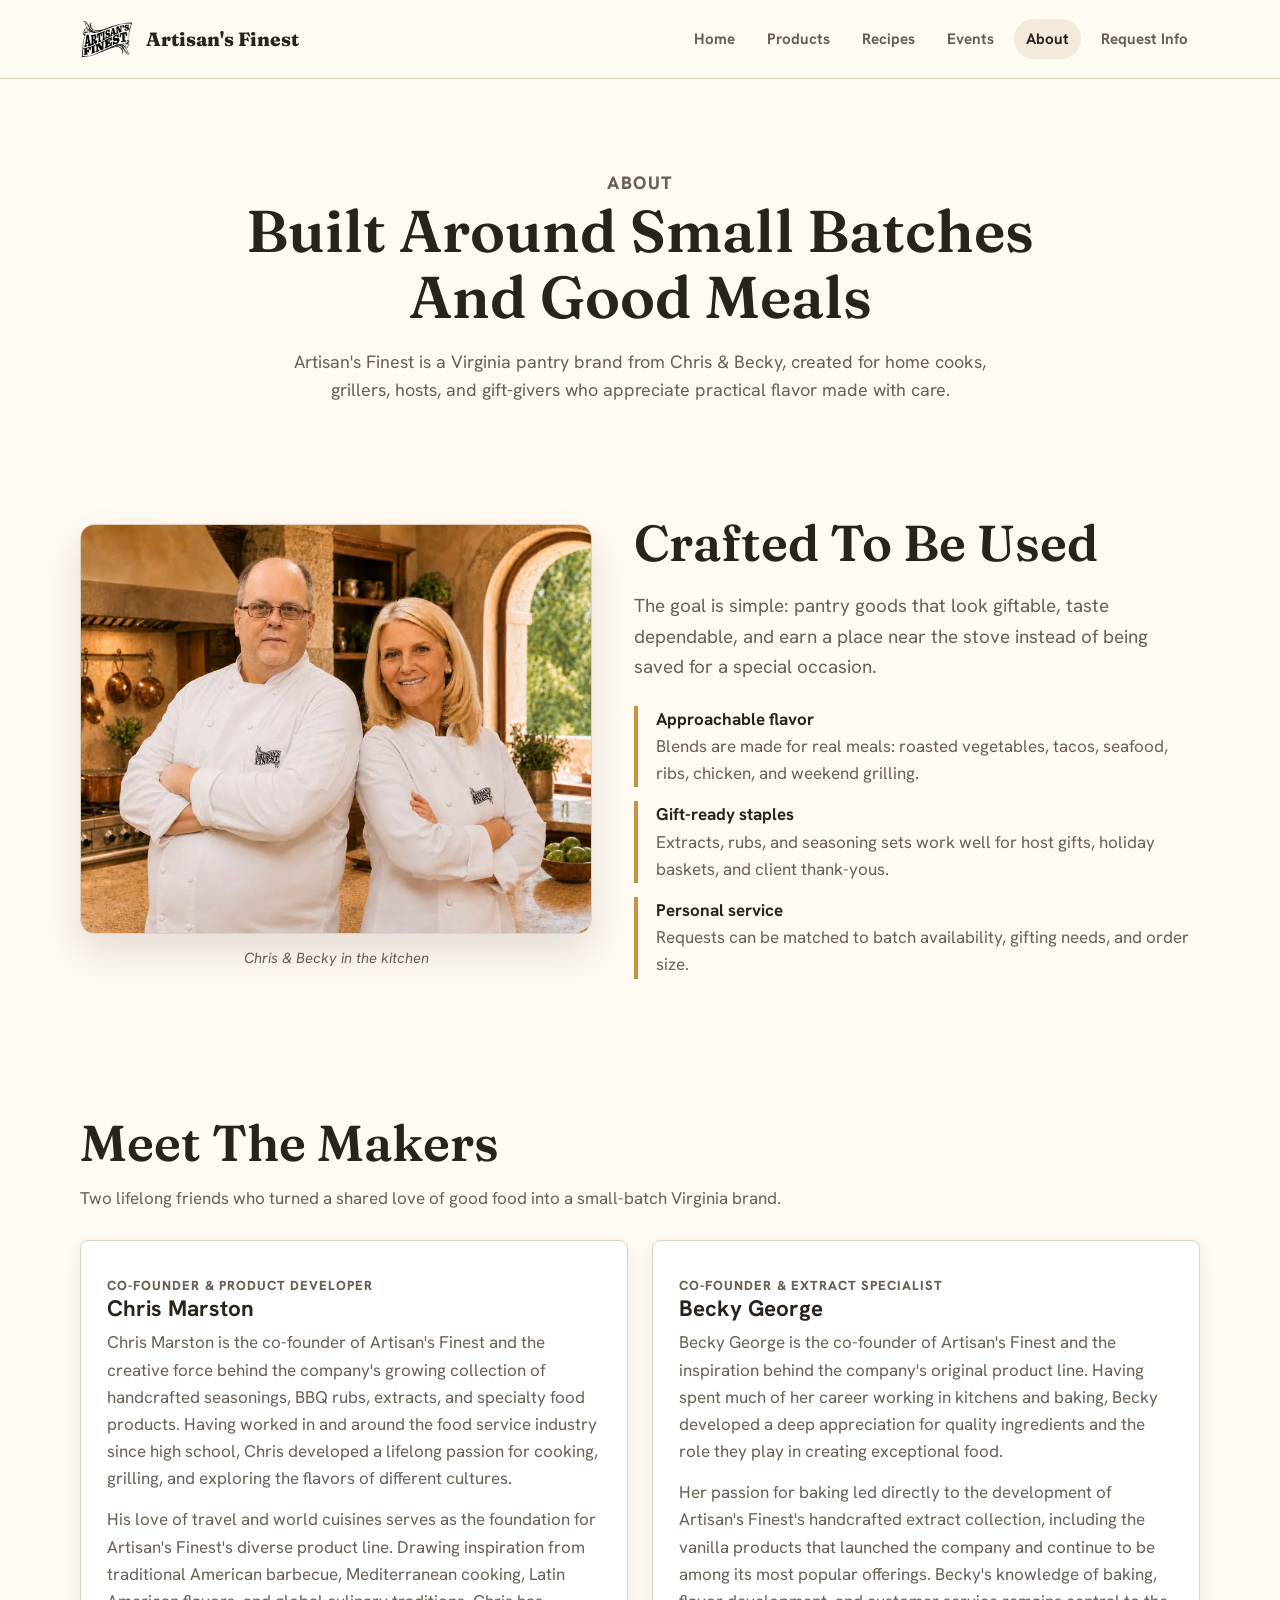
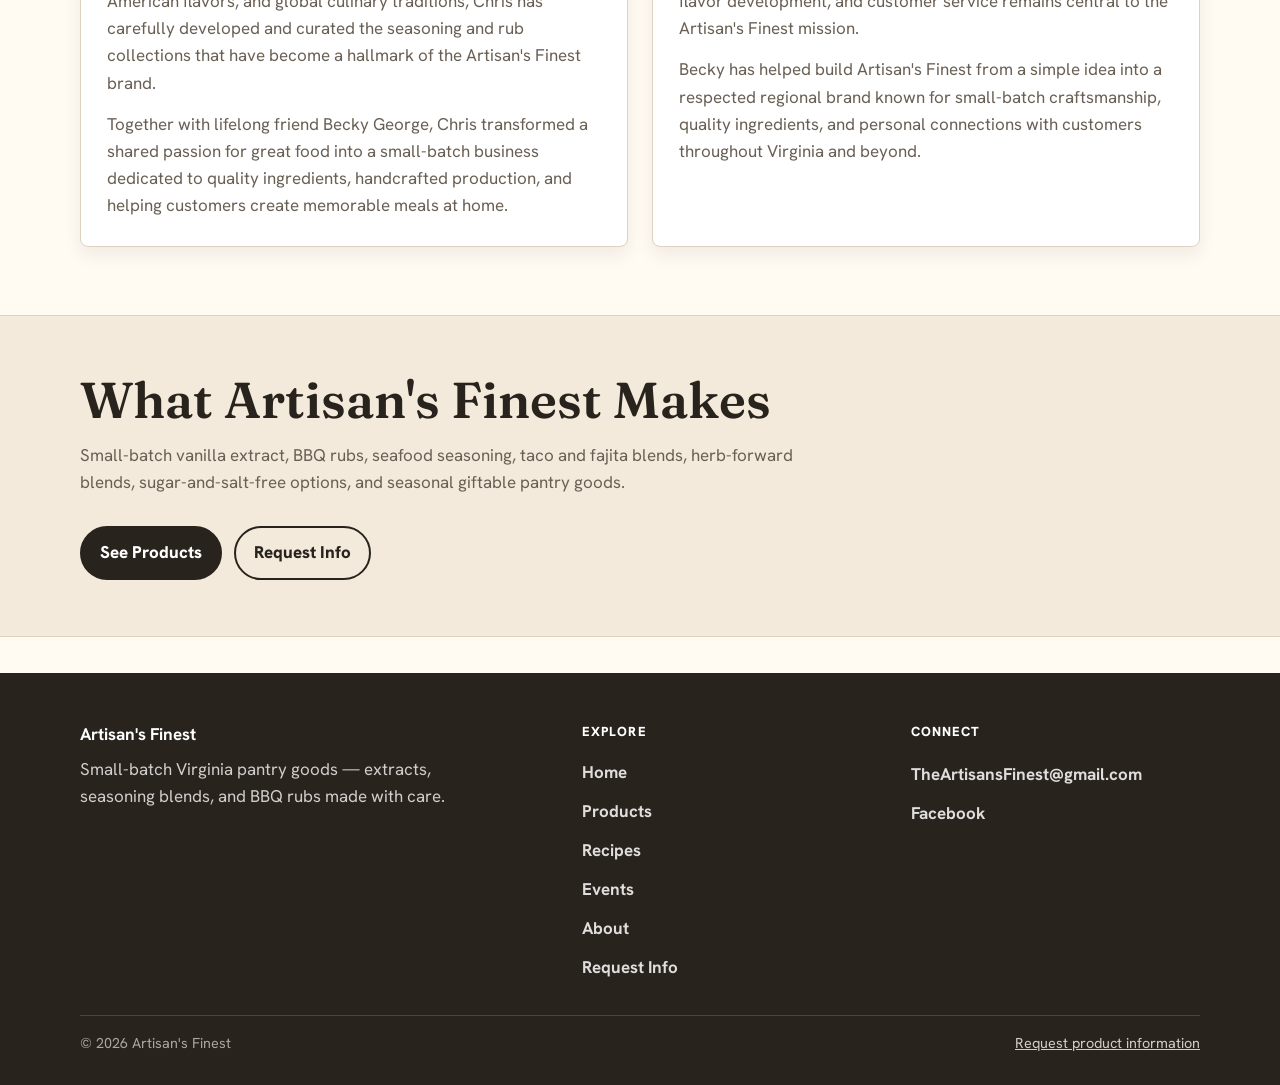
==== about.html @ e1be0135 "Optimize images: convert to resized WebP (48MB to 2.8MB) - Convert 33 photographic PNG/JPG assets to" ====
<!doctype html>
<html lang="en">
<head>
  <meta charset="utf-8">
  <meta name="viewport" content="width=device-width, initial-scale=1">
  <title>About | Artisan's Finest</title>
  <meta name="description" content="Learn about Artisan's Finest, a Virginia small-batch pantry goods brand by Chris & Becky.">
  <meta property="og:type" content="website">
  <meta property="og:site_name" content="Artisan's Finest">
  <meta property="og:title" content="About | Artisan's Finest">
  <meta property="og:description" content="Learn about Artisan's Finest, a Virginia small-batch pantry goods brand by Chris &amp; Becky.">
  <meta property="og:url" content="https://artisans-finest.github.io/artisans-finest/about.html">
  <meta property="og:image" content="https://artisans-finest.github.io/artisans-finest/images/share-card.png">
  <meta property="og:image:width" content="1200">
  <meta property="og:image:height" content="630">
  <meta property="og:image:alt" content="Artisan's Finest logo">
  <meta name="twitter:card" content="summary_large_image">
  <meta name="twitter:title" content="About | Artisan's Finest">
  <meta name="twitter:description" content="Learn about Artisan's Finest, a Virginia small-batch pantry goods brand by Chris &amp; Becky.">
  <meta name="twitter:image" content="https://artisans-finest.github.io/artisans-finest/images/share-card.png">
  <link rel="icon" href="images/favicon.png">
  <link rel="stylesheet" href="styles.css">
</head>
<body>
  <a class="skip-link" href="#main">Skip to content</a>
  <header class="site-header">
    <nav class="nav" aria-label="Main navigation">
      <a class="brand" href="index.html">
        <img src="images/logo.webp" alt="Artisan's Finest logo" width="1112" height="828" decoding="async">
        <span>Artisan's Finest</span>
      </a>
      <div class="nav-links">
        <a href="index.html">Home</a>
        <a href="products.html">Products</a>
        <a href="recipes.html">Recipes</a>
        <a href="events.html">Events</a>
        <a href="about.html" aria-current="page">About</a>
        <a href="contact.html">Request Info</a>
      </div>
    </nav>
  </header>

  <main id="main">
    <section class="page-hero">
      <p class="eyebrow">About</p>
      <h1>Built Around Small Batches And Good Meals</h1>
      <p>Artisan's Finest is a Virginia pantry brand from Chris & Becky, created for home cooks, grillers, hosts, and gift-givers who appreciate practical flavor made with care.</p>
    </section>

    <section class="section split">
      <figure class="story-photo">
        <img src="images/chris-and-becky.webp" alt="Chris and Becky, the makers behind Artisan's Finest, in their kitchen" width="1080" height="864" loading="lazy" decoding="async">
        <figcaption>Chris &amp; Becky in the kitchen</figcaption>
      </figure>
      <div>
        <h2>Crafted To Be Used</h2>
        <p class="lead">The goal is simple: pantry goods that look giftable, taste dependable, and earn a place near the stove instead of being saved for a special occasion.</p>
        <div class="feature-list">
          <div class="feature"><strong>Approachable flavor</strong><span>Blends are made for real meals: roasted vegetables, tacos, seafood, ribs, chicken, and weekend grilling.</span></div>
          <div class="feature"><strong>Gift-ready staples</strong><span>Extracts, rubs, and seasoning sets work well for host gifts, holiday baskets, and client thank-yous.</span></div>
          <div class="feature"><strong>Personal service</strong><span>Requests can be matched to batch availability, gifting needs, and order size.</span></div>
        </div>
      </div>
    </section>

    <section class="section">
      <div class="section-head">
        <h2>Meet The Makers</h2>
        <p>Two lifelong friends who turned a shared love of good food into a small-batch Virginia brand.</p>
      </div>
      <div class="grid maker-grid">
        <article class="card">
          <div class="card-body">
            <p class="eyebrow">Co-Founder &amp; Product Developer</p>
            <h3>Chris Marston</h3>
            <p>Chris Marston is the co-founder of Artisan's Finest and the creative force behind the company's growing collection of handcrafted seasonings, BBQ rubs, extracts, and specialty food products. Having worked in and around the food service industry since high school, Chris developed a lifelong passion for cooking, grilling, and exploring the flavors of different cultures.</p>
            <p>His love of travel and world cuisines serves as the foundation for Artisan's Finest's diverse product line. Drawing inspiration from traditional American barbecue, Mediterranean cooking, Latin American flavors, and global culinary traditions, Chris has carefully developed and curated the seasoning and rub collections that have become a hallmark of the Artisan's Finest brand.</p>
            <p>Together with lifelong friend Becky George, Chris transformed a shared passion for great food into a small-batch business dedicated to quality ingredients, handcrafted production, and helping customers create memorable meals at home.</p>
          </div>
        </article>
        <article class="card">
          <div class="card-body">
            <p class="eyebrow">Co-Founder &amp; Extract Specialist</p>
            <h3>Becky George</h3>
            <p>Becky George is the co-founder of Artisan's Finest and the inspiration behind the company's original product line. Having spent much of her career working in kitchens and baking, Becky developed a deep appreciation for quality ingredients and the role they play in creating exceptional food.</p>
            <p>Her passion for baking led directly to the development of Artisan's Finest's handcrafted extract collection, including the vanilla products that launched the company and continue to be among its most popular offerings. Becky's knowledge of baking, flavor development, and customer service remains central to the Artisan's Finest mission.</p>
            <p>Becky has helped build Artisan's Finest from a simple idea into a respected regional brand known for small-batch craftsmanship, quality ingredients, and personal connections with customers throughout Virginia and beyond.</p>
          </div>
        </article>
      </div>
    </section>

    <section class="band">
      <div class="section">
        <div class="section-head">
          <h2>What Artisan's Finest Makes</h2>
          <p>Small-batch vanilla extract, BBQ rubs, seafood seasoning, taco and fajita blends, herb-forward blends, sugar-and-salt-free options, and seasonal giftable pantry goods.</p>
        </div>
        <div class="actions">
          <a class="button" href="products.html">See Products</a>
          <a class="button secondary" href="contact.html">Request Info</a>
        </div>
      </div>
    </section>
  </main>

  <footer class="site-footer">
    <div class="footer-inner">
      <div class="footer-brand">
        <strong>Artisan's Finest</strong>
        <p>Small-batch Virginia pantry goods &mdash; extracts, seasoning blends, and BBQ rubs made with care.</p>
      </div>
      <div class="footer-col">
        <strong>Explore</strong>
        <nav class="footer-nav" aria-label="Footer">
          <a href="index.html">Home</a>
          <a href="products.html">Products</a>
          <a href="recipes.html">Recipes</a>
          <a href="events.html">Events</a>
          <a href="about.html">About</a>
          <a href="contact.html">Request Info</a>
        </nav>
      </div>
      <div class="footer-connect">
        <strong>Connect</strong>
        <a href="mailto:TheArtisansFinest@gmail.com">TheArtisansFinest@gmail.com</a>
        <a href="https://www.facebook.com/share/18mzWPCxDP/?mibextid=wwXIfr" target="_blank" rel="noopener">Facebook</a>
      </div>
    </div>
    <div class="footer-base">
      <span>&copy; 2026 Artisan's Finest</span>
      <a href="contact.html">Request product information</a>
    </div>
  </footer>
</body>
</html>
---- styles.css ----
/* Self-hosted brand fonts */
@font-face {
  font-family: 'Fraunces';
  src: url('fonts/fraunces-var.woff2') format('woff2');
  font-weight: 100 900;
  font-style: normal;
  font-display: swap;
}
@font-face {
  font-family: 'Hanken Grotesk';
  src: url('fonts/hanken-grotesk-var.woff2') format('woff2');
  font-weight: 100 900;
  font-style: normal;
  font-display: swap;
}
@font-face {
  font-family: 'Hanken Grotesk';
  src: url('fonts/hanken-grotesk-var-italic.woff2') format('woff2');
  font-weight: 100 900;
  font-style: italic;
  font-display: swap;
}

:root {
  --ink: #29231d;
  --muted: #695f54;
  --paper: #fffaf2;
  --cream: #f3eadb;
  --sage: #6f7d58;
  --clay: #a75f3b;
  --gold: #c9933e;
  --line: #ded1bf;
  --white: #ffffff;
  --shadow: 0 18px 38px rgba(45, 34, 24, 0.13);
}

* {
  box-sizing: border-box;
}

html {
  scroll-behavior: smooth;
}

body {
  margin: 0;
  color: var(--ink);
  background: var(--paper);
  font-family: 'Hanken Grotesk', ui-sans-serif, system-ui, -apple-system, BlinkMacSystemFont, "Segoe UI", sans-serif;
  font-size: 17px;
  line-height: 1.6;
}

img {
  display: block;
  max-width: 100%;
  height: auto;
}

a {
  color: inherit;
}

.skip-link {
  position: absolute;
  left: -999px;
  top: 12px;
  z-index: 10;
  padding: 10px 14px;
  background: var(--ink);
  color: var(--white);
}

.skip-link:focus {
  left: 12px;
}

.site-header {
  position: sticky;
  top: 0;
  z-index: 5;
  background: rgba(255, 250, 242, 0.96);
  border-bottom: 1px solid var(--line);
  backdrop-filter: blur(10px);
}

.nav {
  width: min(1120px, calc(100% - 32px));
  margin: 0 auto;
  min-height: 78px;
  display: flex;
  align-items: center;
  justify-content: space-between;
  gap: 24px;
}

.brand {
  display: inline-flex;
  align-items: center;
  gap: 12px;
  text-decoration: none;
  font-weight: 800;
  letter-spacing: 0;
}

.brand img {
  width: 54px;
  height: 54px;
  object-fit: contain;
}

.brand span {
  font-family: 'Fraunces', Georgia, "Times New Roman", serif;
  font-size: 1.2rem;
}

.nav-links {
  display: flex;
  flex-wrap: wrap;
  align-items: center;
  justify-content: flex-end;
  gap: 8px;
}

.nav-links a {
  padding: 8px 12px;
  border-radius: 999px;
  text-decoration: none;
  color: var(--muted);
  font-size: 0.95rem;
  font-weight: 700;
}

.nav-links a[aria-current="page"],
.nav-links a:hover {
  color: var(--ink);
  background: var(--cream);
}

.section,
.hero {
  width: min(1120px, calc(100% - 32px));
  margin: 0 auto;
}

.hero {
  min-height: calc(100vh - 78px);
  padding: 64px 0 52px;
  display: grid;
  grid-template-columns: minmax(0, 1fr) minmax(340px, 1.05fr);
  align-items: center;
  gap: 52px;
}

.hero-copy {
  max-width: 560px;
}

.eyebrow {
  margin: 0 0 14px;
  color: var(--clay);
  font-size: 0.82rem;
  font-weight: 800;
  letter-spacing: 0.08em;
  text-transform: uppercase;
}

h1,
h2,
h3 {
  margin: 0;
  line-height: 1.12;
  letter-spacing: 0;
}

h1,
h2 {
  font-family: 'Fraunces', Georgia, "Times New Roman", serif;
  font-weight: 600;
  font-optical-sizing: auto;
}

h1 {
  font-size: clamp(2.2rem, 4.6vw, 3.7rem);
}

h2 {
  font-size: clamp(2rem, 4vw, 3.15rem);
}

h3 {
  font-size: 1.12rem;
}

.lead {
  margin: 20px 0 0;
  color: var(--muted);
  font-size: clamp(1.02rem, 1.8vw, 1.18rem);
}

.actions {
  display: flex;
  flex-wrap: wrap;
  gap: 12px;
  margin-top: 30px;
}

.button {
  display: inline-flex;
  align-items: center;
  justify-content: center;
  min-height: 46px;
  padding: 11px 18px;
  border: 2px solid var(--ink);
  border-radius: 999px;
  background: var(--ink);
  color: var(--white);
  text-decoration: none;
  font-weight: 800;
}

.button.secondary {
  background: transparent;
  color: var(--ink);
}

.hero-art {
  position: relative;
  display: flex;
  flex-direction: column;
  align-items: center;
  gap: 22px;
}

.hero-photo {
  width: min(380px, 100%);
  height: auto;
  max-height: 64vh;
  object-fit: contain;
  border-radius: 14px;
  border: 1px solid var(--line);
  box-shadow: var(--shadow);
}

.hero-logo {
  width: min(150px, 42%);
  height: auto;
}

.section {
  padding: 68px 0;
}

.section-head {
  max-width: 760px;
  margin-bottom: 28px;
}

.section-head p {
  margin: 14px 0 0;
  color: var(--muted);
}

.band {
  background: var(--cream);
  border-block: 1px solid var(--line);
}

.band .section {
  padding-block: 56px;
}

.grid {
  display: grid;
  grid-template-columns: repeat(3, minmax(0, 1fr));
  gap: 18px;
}

.card {
  background: var(--white);
  border: 1px solid var(--line);
  border-radius: 8px;
  overflow: hidden;
  box-shadow: 0 8px 18px rgba(45, 34, 24, 0.07);
}

.card img {
  width: 100%;
  aspect-ratio: 4 / 3;
  object-fit: cover;
  background: #efe3d0;
}

.card-body {
  padding: 18px;
}

.card p {
  margin: 8px 0 0;
  color: var(--muted);
}

.split {
  display: grid;
  grid-template-columns: minmax(0, 0.95fr) minmax(320px, 1.05fr);
  gap: 42px;
  align-items: center;
}

.split img {
  background: transparent;
}

.story-photo {
  margin: 0;
}

.story-photo img {
  width: 100%;
  aspect-ratio: 5 / 4;
  object-fit: cover;
  border-radius: 14px;
  border: 1px solid var(--line);
  box-shadow: var(--shadow);
}

.story-photo figcaption {
  margin-top: 12px;
  color: var(--muted);
  font-size: 0.92rem;
  font-style: italic;
  text-align: center;
}

.recipe-photo {
  margin: 0;
}

.recipe-photo img {
  width: 100%;
  height: auto;
  border-radius: 14px;
  border: 1px solid var(--line);
  box-shadow: var(--shadow);
}

.feature-list {
  display: grid;
  gap: 14px;
  margin-top: 24px;
}

.feature {
  padding-left: 18px;
  border-left: 4px solid var(--gold);
}

.feature strong {
  display: block;
}

.feature span {
  color: var(--muted);
}

.maker-grid {
  grid-template-columns: repeat(2, minmax(0, 1fr));
  gap: 24px;
}

.maker-grid .card-body {
  padding: 26px;
}

.maker-grid h3 {
  margin-bottom: 6px;
  font-size: 1.4rem;
}

.maker-grid .card-body p + p {
  margin-top: 14px;
}

.page-hero {
  width: min(900px, calc(100% - 32px));
  margin: 0 auto;
  padding: 72px 0 42px;
  text-align: center;
}

.page-hero p {
  margin: 18px auto 0;
  max-width: 720px;
  color: var(--muted);
  font-size: 1.12rem;
}

.product-grid {
  display: grid;
  grid-template-columns: repeat(2, minmax(0, 1fr));
  gap: 20px;
}

.product-card {
  display: grid;
  grid-template-columns: 170px minmax(0, 1fr);
  gap: 18px;
  align-items: center;
  background: var(--white);
  border: 1px solid var(--line);
  border-radius: 8px;
  padding: 14px;
}

.product-card img {
  width: 170px;
  height: 150px;
  object-fit: cover;
  border-radius: 6px;
  background: #efe3d0;
}

.product-card p {
  margin: 8px 0 0;
  color: var(--muted);
}

.note {
  margin-top: 28px;
  padding: 18px 20px;
  border: 1px solid var(--line);
  border-left: 6px solid var(--sage);
  background: var(--white);
  border-radius: 8px;
  color: var(--muted);
}

.tabs {
  display: grid;
  grid-template-columns: repeat(auto-fit, minmax(150px, 1fr));
  gap: 12px;
  margin-bottom: 32px;
}

.tab {
  appearance: none;
  display: flex;
  flex-direction: column;
  gap: 10px;
  padding: 12px;
  background: var(--white);
  border: 1px solid var(--line);
  border-radius: 10px;
  color: var(--ink);
  font: inherit;
  font-weight: 800;
  text-align: center;
  cursor: pointer;
  transition: box-shadow 0.15s ease, transform 0.15s ease, border-color 0.15s ease;
}

.tab img {
  width: 100%;
  aspect-ratio: 3 / 2;
  object-fit: contain;
  border-radius: 8px;
  background: #efe3d0;
}

.tab span {
  display: block;
  line-height: 1.25;
}

.tab:hover {
  border-color: var(--clay);
  box-shadow: 0 10px 22px rgba(45, 34, 24, 0.1);
  transform: translateY(-2px);
}

.tab[aria-selected="true"] {
  border-color: var(--clay);
  box-shadow: 0 0 0 2px var(--clay), 0 10px 22px rgba(45, 34, 24, 0.12);
}

.tab:focus-visible {
  outline: 3px solid var(--gold);
  outline-offset: 2px;
}

.tab-panel:focus {
  outline: none;
}

.tab-panel-head {
  margin: 0 0 20px;
}

.tab-panel-head h2 {
  margin: 0;
}

.tab-panel-head p {
  margin: 8px 0 0;
  color: var(--muted);
}

.flavor-grid {
  display: grid;
  grid-template-columns: repeat(auto-fill, minmax(220px, 1fr));
  gap: 14px;
}

.flavor {
  background: var(--white);
  border: 1px solid var(--line);
  border-left: 4px solid var(--gold);
  border-radius: 8px;
  padding: 16px 18px;
}

.flavor h3 {
  margin: 0;
  font-size: 1.05rem;
}

.badge {
  display: inline-block;
  margin-top: 10px;
  padding: 3px 10px;
  font-size: 0.78rem;
  font-weight: 700;
  border-radius: 999px;
  background: var(--cream);
  color: var(--muted);
  border: 1px solid var(--line);
}

.badge.season {
  background: rgba(111, 125, 88, 0.14);
  color: var(--sage);
  border-color: rgba(111, 125, 88, 0.32);
}

.badge.soon {
  background: rgba(201, 147, 62, 0.16);
  color: #97681c;
  border-color: rgba(201, 147, 62, 0.38);
}

.coming {
  text-align: center;
  padding: 44px 22px;
  border: 1px dashed var(--line);
  border-radius: 8px;
  background: var(--white);
}

.coming p {
  margin: 0 0 8px;
  color: var(--muted);
}

.coming p:last-child {
  margin-bottom: 0;
}

.flavor.is-clickable {
  padding: 0;
  transition: box-shadow 0.15s ease, transform 0.15s ease, border-color 0.15s ease;
}

.flavor.is-clickable:hover {
  border-left-color: var(--clay);
  box-shadow: 0 10px 22px rgba(45, 34, 24, 0.1);
  transform: translateY(-2px);
}

.flavor-trigger {
  display: block;
  width: 100%;
  text-align: left;
  background: none;
  border: none;
  font: inherit;
  color: inherit;
  padding: 16px 18px;
  cursor: pointer;
  border-radius: 8px;
}

.flavor-trigger h3 {
  margin: 0;
  font-size: 1.05rem;
}

.flavor-trigger:focus-visible {
  outline: 3px solid var(--gold);
  outline-offset: 2px;
}

.flavor-more {
  display: inline-block;
  margin-top: 10px;
  font-size: 0.82rem;
  font-weight: 700;
  color: var(--clay);
}

.flavor-more::after {
  content: " \2192";
}

.flavor-dialog {
  width: min(560px, calc(100% - 32px));
  max-height: calc(100vh - 80px);
  padding: 0;
  border: 1px solid var(--line);
  border-radius: 12px;
  background: var(--paper);
  color: var(--ink);
  box-shadow: 0 30px 60px rgba(45, 34, 24, 0.28);
  overflow: hidden;
}

.flavor-dialog::backdrop {
  background: rgba(45, 34, 24, 0.5);
}

.dialog-close {
  position: absolute;
  top: 10px;
  right: 12px;
  width: 38px;
  height: 38px;
  display: grid;
  place-items: center;
  font-size: 1.6rem;
  line-height: 1;
  background: none;
  border: none;
  color: var(--muted);
  cursor: pointer;
  border-radius: 8px;
}

.dialog-close:hover {
  background: var(--cream);
  color: var(--ink);
}

.dialog-close:focus-visible {
  outline: 3px solid var(--gold);
  outline-offset: 2px;
}

.dialog-body {
  padding: 30px 28px;
  overflow-y: auto;
  max-height: calc(100vh - 80px);
}

.dialog-body h3 {
  margin: 0 36px 0 0;
  font-size: 1.5rem;
}

.dialog-body p {
  margin: 14px 0 0;
}

.dialog-tag {
  color: var(--clay);
  font-weight: 700;
  font-style: italic;
}

.dialog-price {
  margin-top: 10px;
  font-weight: 700;
  font-size: 1.1rem;
  color: var(--ink);
}

.dialog-price .dialog-vol {
  font-weight: 400;
  font-size: 0.95rem;
  color: var(--muted);
}

.dialog-img {
  display: block;
  width: 31.25%;
  height: auto;
  margin: 18px auto 0;
  border-radius: 8px;
  border: 1px solid var(--line);
  background: var(--cream);
}

.dialog-cta {
  margin-top: 24px;
}

.dialog-uses,
.dialog-notes {
  margin-top: 16px;
  padding: 12px 14px;
  background: var(--white);
  border: 1px solid var(--line);
  border-left: 4px solid var(--sage);
  border-radius: 8px;
  color: var(--muted);
  font-size: 0.95rem;
}

.recipe-section-title {
  margin: 18px 0 4px;
  font-size: 0.82rem;
  font-weight: 800;
  text-transform: uppercase;
  letter-spacing: 0.06em;
  color: var(--clay);
}

.dialog-body ul,
.dialog-body ol {
  margin: 6px 0 0;
  padding-left: 20px;
}

.dialog-body li {
  margin: 3px 0;
}

.recipe-menu {
  position: relative;
  display: inline-block;
}

.recipe-menu-toggle[aria-expanded="true"] {
  background: var(--clay);
  border-color: var(--clay);
  color: var(--white);
}

.recipe-menu-toggle::after {
  content: " \25BE";
  font-size: 0.85em;
}

.recipe-menu-list[hidden] {
  display: none;
}

.recipe-menu-list {
  position: absolute;
  top: calc(100% + 8px);
  left: 0;
  z-index: 6;
  min-width: 260px;
  max-width: 90vw;
  max-height: 340px;
  overflow-y: auto;
  display: grid;
  gap: 2px;
  padding: 8px;
  background: var(--white);
  border: 1px solid var(--line);
  border-radius: 10px;
  box-shadow: var(--shadow);
}

.recipe-item {
  display: block;
  width: 100%;
  text-align: left;
  padding: 9px 12px;
  background: none;
  border: none;
  border-radius: 6px;
  font: inherit;
  color: var(--ink);
  cursor: pointer;
}

.recipe-item:hover,
.recipe-item:focus-visible {
  background: var(--cream);
  outline: none;
}

.form-wrap {
  display: grid;
  grid-template-columns: minmax(0, 0.8fr) minmax(320px, 1.2fr);
  gap: 36px;
  align-items: start;
}

.contact-panel,
form {
  background: var(--white);
  border: 1px solid var(--line);
  border-radius: 8px;
  padding: 24px;
  box-shadow: 0 10px 24px rgba(45, 34, 24, 0.08);
}

.contact-panel p {
  margin: 10px 0 0;
  color: var(--muted);
}

label {
  display: block;
  margin: 0 0 6px;
  font-weight: 800;
}

input,
textarea,
select {
  width: 100%;
  min-height: 46px;
  margin-bottom: 16px;
  padding: 11px 12px;
  border: 1px solid #c9bba8;
  border-radius: 6px;
  background: #fffdf9;
  color: var(--ink);
  font: inherit;
}

textarea {
  min-height: 150px;
  resize: vertical;
}

/* Honeypot: visually and from assistive tech removed, but still in the DOM
   for bots to trip over. Not display:none so field-skipping bots still see it. */
.hp {
  position: absolute;
  left: -9999px;
  width: 1px;
  height: 1px;
  overflow: hidden;
}

.site-footer {
  margin-top: 36px;
  background: var(--ink);
  color: var(--white);
}

.footer-inner {
  width: min(1120px, calc(100% - 32px));
  margin: 0 auto;
  padding: 48px 0 28px;
  display: grid;
  grid-template-columns: 1.6fr 1fr 1fr;
  gap: 40px;
  color: rgba(255, 255, 255, 0.78);
}

.footer-brand {
  max-width: 420px;
}

.footer-col strong,
.footer-connect strong {
  display: block;
  margin-bottom: 12px;
  color: var(--white);
  font-size: 0.82rem;
  font-weight: 800;
  letter-spacing: 0.08em;
  text-transform: uppercase;
}

.footer-brand strong {
  color: var(--white);
}

.footer-brand p {
  margin: 8px 0 0;
}

.footer-nav {
  display: flex;
  flex-direction: column;
  gap: 2px;
}

.footer-nav a {
  display: inline-block;
  padding: 5px 0;
  color: rgba(255, 255, 255, 0.85);
  text-decoration: none;
  font-weight: 700;
}

.footer-nav a:hover,
.footer-nav a:focus-visible {
  color: var(--white);
  text-decoration: underline;
}

.footer-connect {
  display: flex;
  flex-direction: column;
  gap: 2px;
}

.footer-connect a {
  display: inline-block;
  padding: 5px 0;
  color: rgba(255, 255, 255, 0.85);
  text-decoration: none;
  font-weight: 700;
}

.footer-connect a:hover,
.footer-connect a:focus-visible {
  color: var(--white);
  text-decoration: underline;
}

.footer-base {
  width: min(1120px, calc(100% - 32px));
  margin: 0 auto;
  padding: 16px 0 30px;
  border-top: 1px solid rgba(255, 255, 255, 0.15);
  display: flex;
  flex-wrap: wrap;
  justify-content: space-between;
  gap: 10px 18px;
  font-size: 0.9rem;
  color: rgba(255, 255, 255, 0.6);
}

.footer-base a {
  color: rgba(255, 255, 255, 0.78);
}

.event-month-group {
  margin-bottom: 32px;
}

.event-month-group:last-of-type {
  margin-bottom: 0;
}

.event-month-head {
  margin: 0 0 16px;
  padding-bottom: 8px;
  font-size: 1.5rem;
  color: var(--clay);
  border-bottom: 2px solid var(--line);
}

.event-list {
  display: grid;
  gap: 12px;
}

.event {
  display: grid;
  grid-template-columns: 92px minmax(0, 1fr);
  gap: 20px;
  align-items: center;
  background: var(--white);
  border: 1px solid var(--line);
  border-left: 4px solid var(--gold);
  border-radius: 8px;
  padding: 16px 20px;
}

.event-date {
  text-align: center;
  line-height: 1.08;
}

.event-mon {
  display: block;
  text-transform: uppercase;
  letter-spacing: 0.08em;
  font-size: 0.78rem;
  font-weight: 800;
  color: var(--clay);
}

.event-day {
  display: block;
  font-family: 'Fraunces', Georgia, "Times New Roman", serif;
  font-size: 1.6rem;
  font-weight: 700;
  white-space: nowrap;
}

.event-body h3 {
  margin: 0;
  font-size: 1.1rem;
}

.event-body h3 a {
  color: var(--clay);
  text-decoration: none;
}

.event-body h3 a:hover,
.event-body h3 a:focus-visible {
  text-decoration: underline;
}

.event-loc {
  margin: 4px 0 0;
  color: var(--muted);
  font-size: 0.95rem;
}

.event-tag {
  display: inline-block;
  margin-left: 8px;
  font-size: 0.72rem;
  font-weight: 800;
  text-transform: uppercase;
  letter-spacing: 0.05em;
  color: var(--sage);
  vertical-align: middle;
}

.event .badge {
  margin-top: 0;
  margin-left: 8px;
  vertical-align: middle;
}

/* Testimonial carousel */
.testimonials .carousel {
  position: relative;
  margin-top: 8px;
}

.carousel-viewport {
  overflow-x: auto;
  scroll-snap-type: x mandatory;
  -webkit-overflow-scrolling: touch;
  scrollbar-width: none;
  padding: 8px 0;
}

.carousel-viewport::-webkit-scrollbar {
  display: none;
}

.carousel-track {
  display: flex;
  gap: 0;
  margin: 0;
  padding: 0;
  list-style: none;
}

.testimonial {
  flex: 0 0 100%;
  scroll-snap-align: center;
}

.testimonial figure {
  max-width: 720px;
  margin: 0 auto;
  padding: 36px 34px;
  background: var(--white);
  border: 1px solid var(--line);
  border-top: 4px solid var(--gold);
  border-radius: 12px;
  box-shadow: 0 8px 18px rgba(45, 34, 24, 0.07);
  min-height: 248px;
  display: flex;
  flex-direction: column;
  justify-content: center;
}

.testimonial blockquote {
  position: relative;
  margin: 0;
  padding-top: 26px;
  font-family: 'Fraunces', Georgia, "Times New Roman", serif;
  font-weight: 500;
  font-size: clamp(1.15rem, 2.1vw, 1.5rem);
  line-height: 1.4;
}

.testimonial blockquote::before {
  content: "\201C";
  position: absolute;
  top: -18px;
  left: -4px;
  font-family: 'Fraunces', Georgia, "Times New Roman", serif;
  font-size: 4rem;
  line-height: 1;
  color: var(--gold);
}

.testimonial figcaption {
  margin-top: 22px;
  display: flex;
  flex-direction: column;
}

.testimonial-name {
  font-family: 'Hanken Grotesk', ui-sans-serif, system-ui, sans-serif;
  font-weight: 800;
}

.testimonial-loc {
  color: var(--muted);
  font-size: 0.92rem;
}

/* Enhanced (JS) mode: drive slides by transform instead of native scroll. */
.carousel.is-enhanced .carousel-viewport {
  overflow: hidden;
  scroll-snap-type: none;
}

.carousel.is-enhanced .carousel-track {
  flex-wrap: nowrap;
  transition: transform 0.45s ease;
}

@media (prefers-reduced-motion: reduce) {
  .carousel.is-enhanced .carousel-track {
    transition: none;
  }
}

.carousel-controls {
  display: flex;
  align-items: center;
  justify-content: center;
  flex-wrap: wrap;
  gap: 16px;
  margin-top: 22px;
}

.carousel-btn {
  flex: none;
  width: 46px;
  height: 46px;
  display: grid;
  place-items: center;
  border: 2px solid var(--ink);
  border-radius: 999px;
  background: var(--white);
  color: var(--ink);
  font-size: 1.1rem;
  line-height: 1;
  cursor: pointer;
  transition: background 0.15s ease, color 0.15s ease;
}

.carousel-btn:hover {
  background: var(--ink);
  color: var(--white);
}

.carousel-btn:focus-visible {
  outline: 3px solid var(--gold);
  outline-offset: 2px;
}

.carousel-dots {
  display: flex;
  flex-wrap: wrap;
  justify-content: center;
  gap: 8px;
}

.carousel-dot {
  width: 11px;
  height: 11px;
  padding: 0;
  border: 1px solid var(--line);
  border-radius: 999px;
  background: var(--cream);
  cursor: pointer;
  transition: background 0.15s ease, border-color 0.15s ease;
}

.carousel-dot[aria-current="true"] {
  background: var(--clay);
  border-color: var(--clay);
}

.carousel-dot:focus-visible {
  outline: 3px solid var(--gold);
  outline-offset: 2px;
}

@media (max-width: 860px) {
  .nav {
    min-height: 92px;
    flex-direction: column;
    justify-content: center;
    gap: 8px;
  }

  .nav-links {
    justify-content: center;
  }

  .hero,
  .split,
  .form-wrap {
    grid-template-columns: 1fr;
  }

  .hero {
    min-height: auto;
    padding-top: 42px;
  }

  .hero-art {
    order: -1;
    padding: 0 18px;
  }

  .grid,
  .maker-grid,
  .product-grid {
    grid-template-columns: 1fr;
  }

  .footer-inner {
    grid-template-columns: 1fr;
    gap: 28px;
  }
}

@media (max-width: 560px) {
  body {
    font-size: 16px;
  }

  .brand span {
    font-size: 1.05rem;
  }

  .nav-links a {
    padding: 7px 9px;
    font-size: 0.9rem;
  }

  .product-card {
    grid-template-columns: 1fr;
  }

  .product-card img {
    width: 100%;
    height: auto;
    aspect-ratio: 4 / 3;
  }

  .dialog-img {
    width: 50%;
    min-width: 180px;
  }

  .footer-nav a,
  .footer-connect a {
    padding: 9px 0;
  }
}
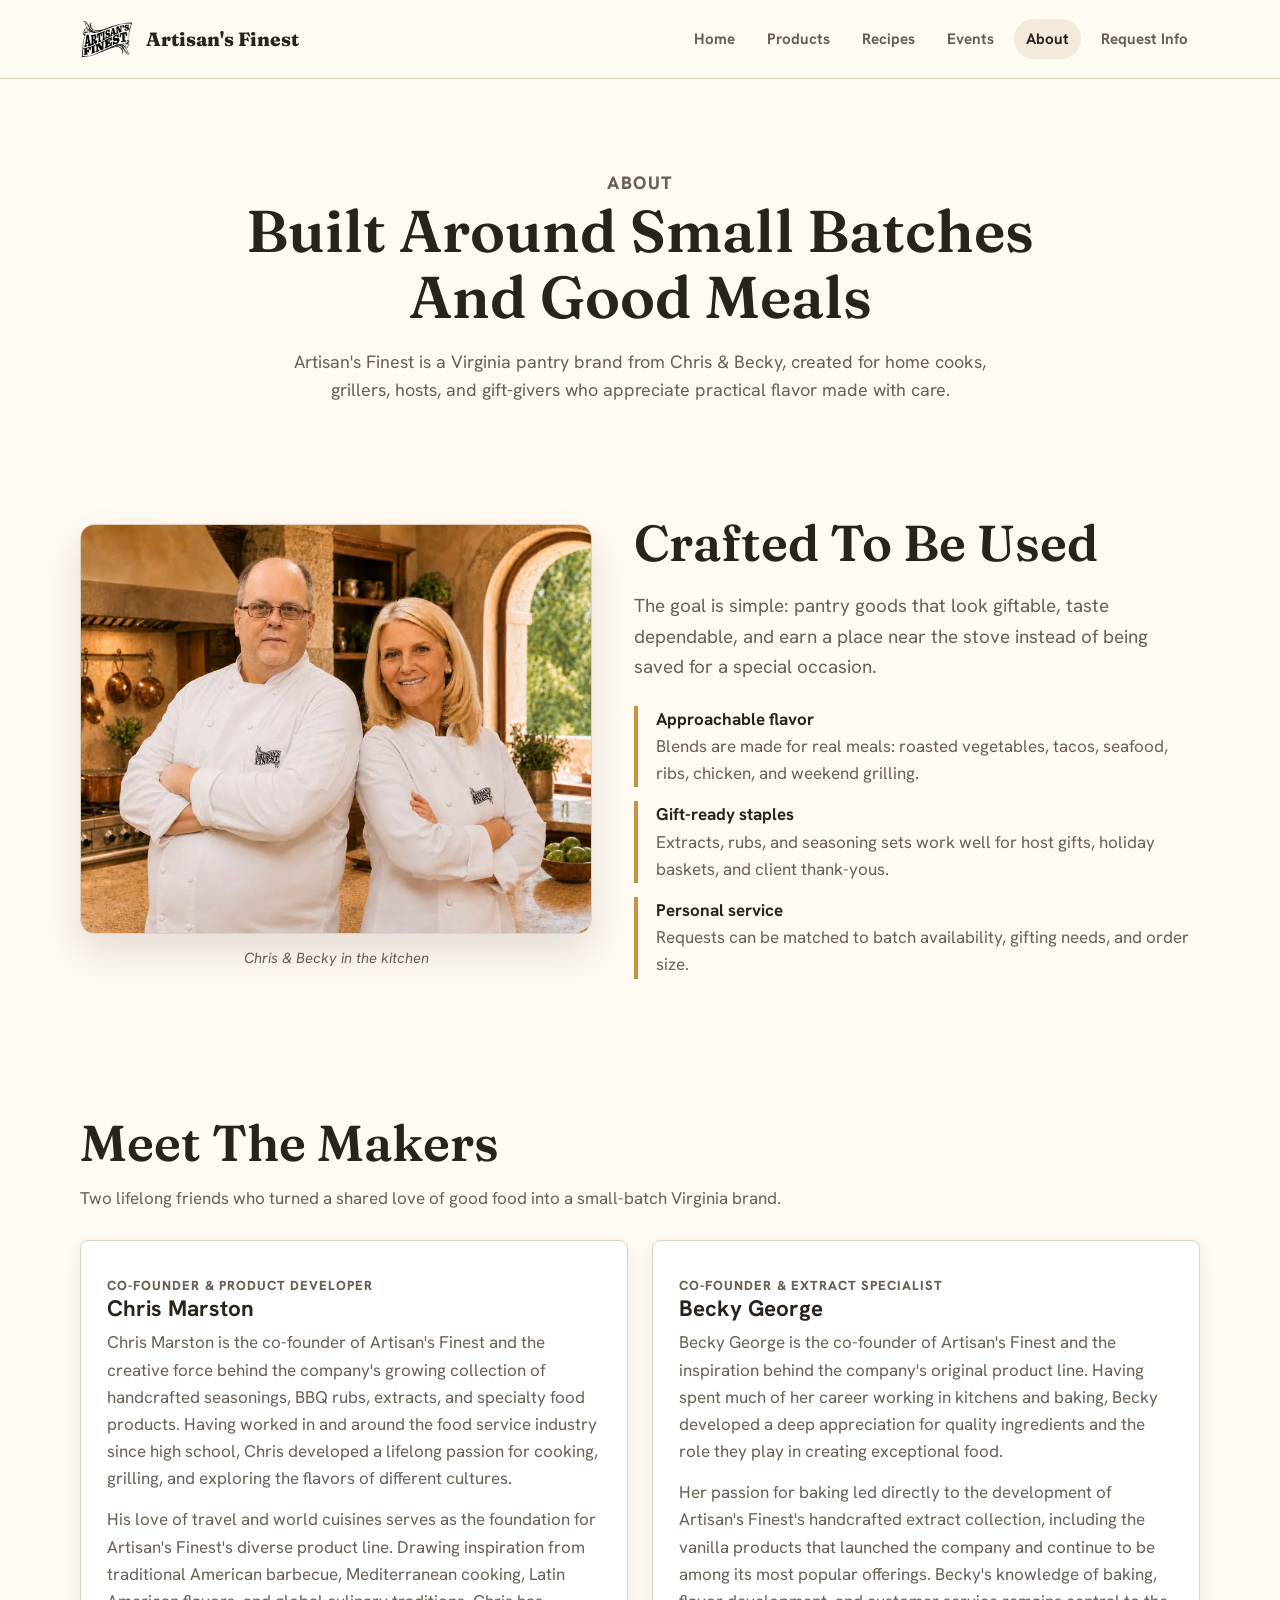
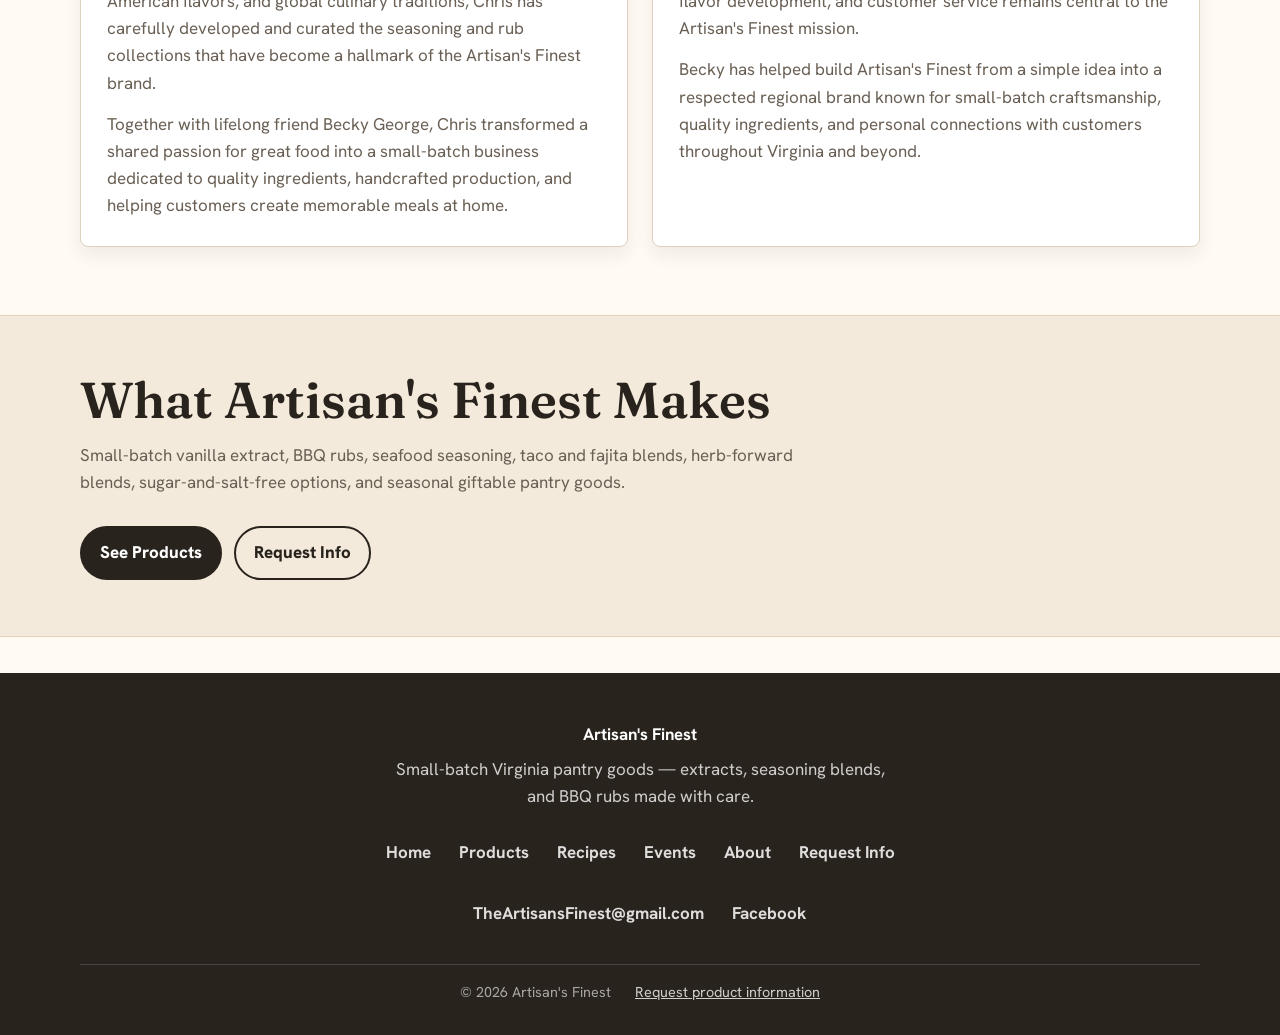
==== commit 6589a2d8: "Redesign footer as centered single-column layout Replace the unbalanced three-column footer grid wit" ====
--- a/about.html
+++ b/about.html
@@ -110,19 +110,15 @@
         <strong>Artisan's Finest</strong>
         <p>Small-batch Virginia pantry goods &mdash; extracts, seasoning blends, and BBQ rubs made with care.</p>
       </div>
-      <div class="footer-col">
-        <strong>Explore</strong>
-        <nav class="footer-nav" aria-label="Footer">
-          <a href="index.html">Home</a>
-          <a href="products.html">Products</a>
-          <a href="recipes.html">Recipes</a>
-          <a href="events.html">Events</a>
-          <a href="about.html">About</a>
-          <a href="contact.html">Request Info</a>
-        </nav>
-      </div>
+      <nav class="footer-nav" aria-label="Footer">
+        <a href="index.html">Home</a>
+        <a href="products.html">Products</a>
+        <a href="recipes.html">Recipes</a>
+        <a href="events.html">Events</a>
+        <a href="about.html">About</a>
+        <a href="contact.html">Request Info</a>
+      </nav>
       <div class="footer-connect">
-        <strong>Connect</strong>
         <a href="mailto:TheArtisansFinest@gmail.com">TheArtisansFinest@gmail.com</a>
         <a href="https://www.facebook.com/share/18mzWPCxDP/?mibextid=wwXIfr" target="_blank" rel="noopener">Facebook</a>
       </div>
--- a/styles.css
+++ b/styles.css
@@ -846,6 +846,21 @@
   overflow: hidden;
 }
 
+.form-status {
+  margin: 14px 0 0;
+  padding: 12px 14px;
+  border: 1px solid var(--clay);
+  border-left: 4px solid var(--clay);
+  border-radius: 8px;
+  background: rgba(167, 95, 59, 0.08);
+  color: var(--clay);
+  font-weight: 700;
+}
+
+.form-status[hidden] {
+  display: none;
+}
+
 .site-footer {
   margin-top: 36px;
   background: var(--ink);
@@ -855,30 +870,22 @@
 .footer-inner {
   width: min(1120px, calc(100% - 32px));
   margin: 0 auto;
-  padding: 48px 0 28px;
-  display: grid;
-  grid-template-columns: 1.6fr 1fr 1fr;
-  gap: 40px;
+  padding: 48px 0 32px;
+  display: flex;
+  flex-direction: column;
+  align-items: center;
+  gap: 24px;
+  text-align: center;
   color: rgba(255, 255, 255, 0.78);
 }
 
 .footer-brand {
-  max-width: 420px;
-}
-
-.footer-col strong,
-.footer-connect strong {
-  display: block;
-  margin-bottom: 12px;
-  color: var(--white);
-  font-size: 0.82rem;
-  font-weight: 800;
-  letter-spacing: 0.08em;
-  text-transform: uppercase;
+  max-width: 520px;
 }
 
 .footer-brand strong {
   color: var(--white);
+  font-size: 1.05rem;
 }
 
 .footer-brand p {
@@ -887,8 +894,9 @@
 
 .footer-nav {
   display: flex;
-  flex-direction: column;
-  gap: 2px;
+  flex-wrap: wrap;
+  justify-content: center;
+  gap: 4px 28px;
 }
 
 .footer-nav a {
@@ -907,8 +915,9 @@
 
 .footer-connect {
   display: flex;
-  flex-direction: column;
-  gap: 2px;
+  flex-wrap: wrap;
+  justify-content: center;
+  gap: 4px 28px;
 }
 
 .footer-connect a {
@@ -932,8 +941,8 @@
   border-top: 1px solid rgba(255, 255, 255, 0.15);
   display: flex;
   flex-wrap: wrap;
-  justify-content: space-between;
-  gap: 10px 18px;
+  justify-content: center;
+  gap: 10px 24px;
   font-size: 0.9rem;
   color: rgba(255, 255, 255, 0.6);
 }
@@ -1231,11 +1240,6 @@
   .product-grid {
     grid-template-columns: 1fr;
   }
-
-  .footer-inner {
-    grid-template-columns: 1fr;
-    gap: 28px;
-  }
 }
 
 @media (max-width: 560px) {
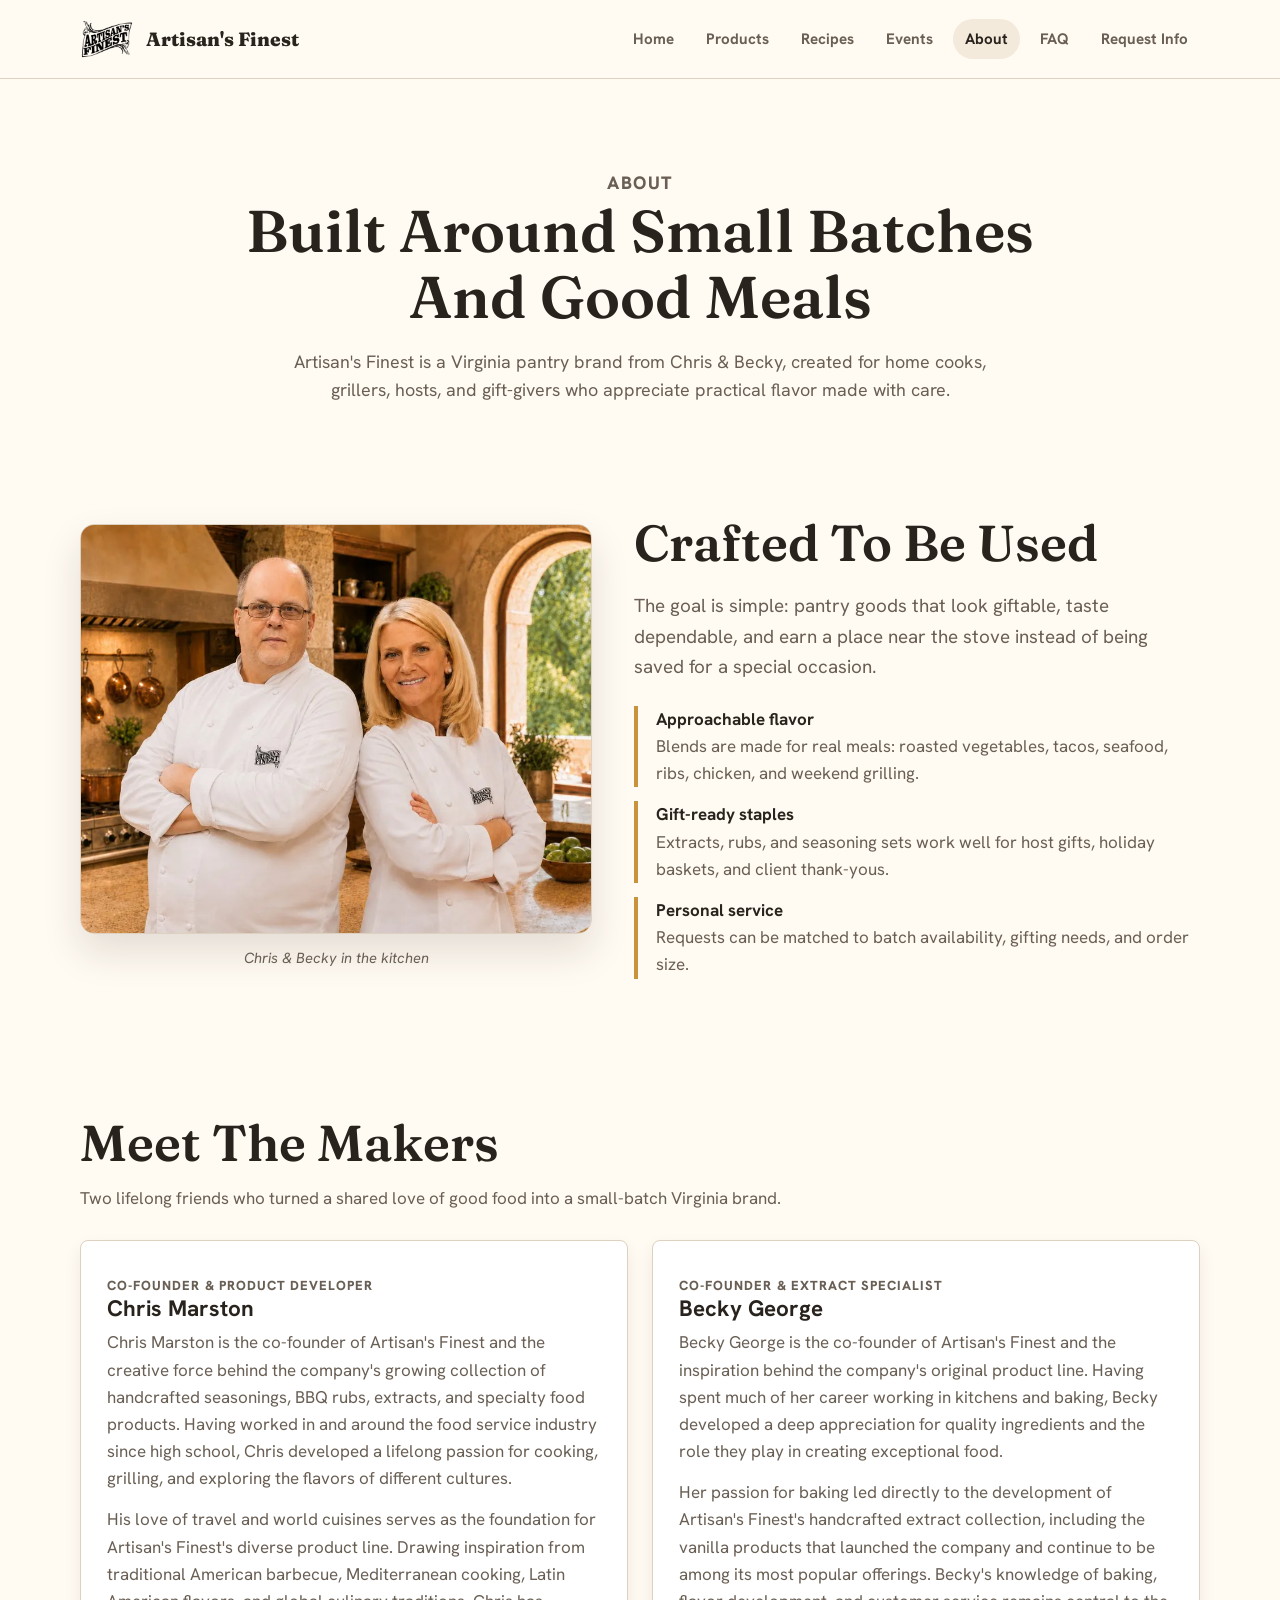
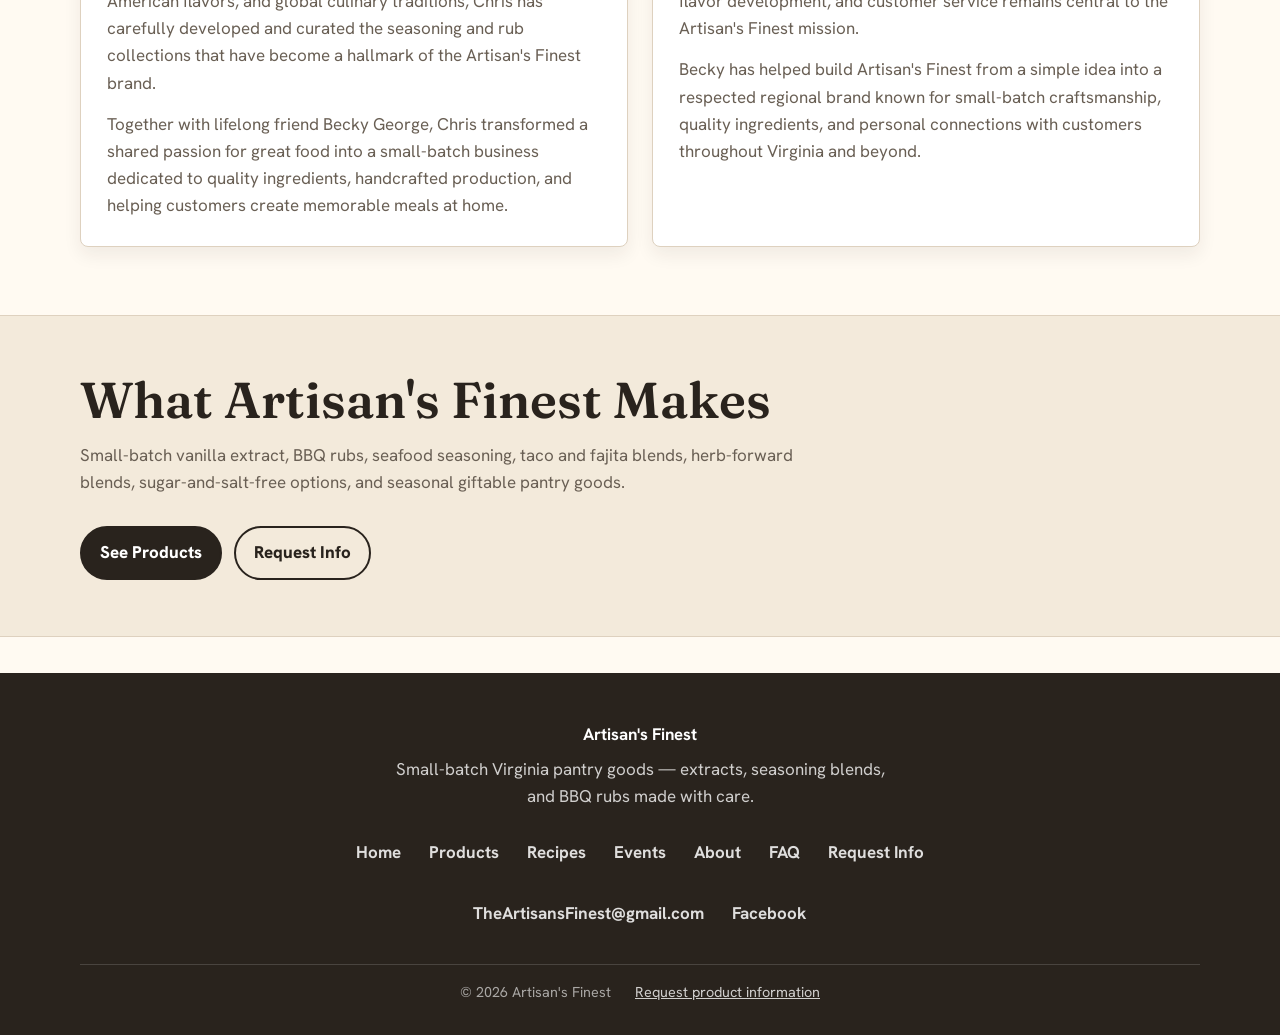
==== commit d334c42a: "Add FAQ page with accordion layout and FAQPage schema Build faq.html from owner-provided content, gr" ====
--- a/about.html
+++ b/about.html
@@ -18,6 +18,7 @@
   <meta name="twitter:title" content="About | Artisan's Finest">
   <meta name="twitter:description" content="Learn about Artisan's Finest, a Virginia small-batch pantry goods brand by Chris &amp; Becky.">
   <meta name="twitter:image" content="https://artisans-finest.github.io/artisans-finest/images/share-card.png">
+  <link rel="canonical" href="https://artisans-finest.github.io/artisans-finest/about.html">
   <link rel="icon" href="images/favicon.png">
   <link rel="stylesheet" href="styles.css">
 </head>
@@ -35,6 +36,7 @@
         <a href="recipes.html">Recipes</a>
         <a href="events.html">Events</a>
         <a href="about.html" aria-current="page">About</a>
+        <a href="faq.html">FAQ</a>
         <a href="contact.html">Request Info</a>
       </div>
     </nav>
@@ -116,11 +118,12 @@
         <a href="recipes.html">Recipes</a>
         <a href="events.html">Events</a>
         <a href="about.html">About</a>
+        <a href="faq.html">FAQ</a>
         <a href="contact.html">Request Info</a>
       </nav>
       <div class="footer-connect">
         <a href="mailto:TheArtisansFinest@gmail.com">TheArtisansFinest@gmail.com</a>
-        <a href="https://www.facebook.com/share/18mzWPCxDP/?mibextid=wwXIfr" target="_blank" rel="noopener">Facebook</a>
+        <a href="https://www.facebook.com/share/18mzWPCxDP/?mibextid=wwXIfr" target="_blank" rel="noopener noreferrer">Facebook</a>
       </div>
     </div>
     <div class="footer-base">
--- a/styles.css
+++ b/styles.css
@@ -395,6 +395,89 @@
   font-size: 1.12rem;
 }
 
+/* FAQ accordions */
+.faq .faq-group + .faq-group {
+  margin-top: 48px;
+}
+
+.faq .section-head {
+  margin-bottom: 18px;
+}
+
+.faq-item {
+  border: 1px solid var(--line);
+  border-radius: 10px;
+  background: var(--white);
+  box-shadow: 0 8px 18px rgba(45, 34, 24, 0.06);
+}
+
+.faq-item + .faq-item {
+  margin-top: 12px;
+}
+
+.faq-item summary {
+  list-style: none;
+  cursor: pointer;
+  padding: 18px 52px 18px 22px;
+  position: relative;
+  font-family: 'Fraunces', Georgia, 'Times New Roman', serif;
+  font-size: 1.12rem;
+  font-weight: 600;
+  color: var(--ink);
+}
+
+.faq-item summary::-webkit-details-marker {
+  display: none;
+}
+
+.faq-item summary::after {
+  content: '+';
+  position: absolute;
+  right: 22px;
+  top: 50%;
+  transform: translateY(-50%);
+  font-size: 1.5rem;
+  line-height: 1;
+  color: var(--clay);
+  transition: transform 0.2s ease;
+}
+
+.faq-item[open] summary::after {
+  content: '\2212';
+}
+
+.faq-item summary:hover {
+  color: var(--clay);
+}
+
+.faq-item summary:focus-visible {
+  outline: 3px solid var(--gold);
+  outline-offset: 2px;
+  border-radius: 8px;
+}
+
+.faq-answer {
+  padding: 0 22px 20px;
+  color: var(--muted);
+}
+
+.faq-answer p {
+  margin: 0 0 10px;
+}
+
+.faq-answer p:last-child {
+  margin-bottom: 0;
+}
+
+.faq-answer ul {
+  margin: 0 0 10px;
+  padding-left: 20px;
+}
+
+.faq-answer li {
+  margin: 4px 0;
+}
+
 .product-grid {
   display: grid;
   grid-template-columns: repeat(2, minmax(0, 1fr));
@@ -476,6 +559,28 @@
   border-color: var(--clay);
   box-shadow: 0 10px 22px rgba(45, 34, 24, 0.1);
   transform: translateY(-2px);
+}
+
+/* "Available Fall 2026" badge overlaid across the bottom of the tab image. */
+.tab-media {
+  position: relative;
+  display: block;
+}
+
+.tab-banner {
+  position: absolute;
+  left: 0;
+  right: 0;
+  bottom: 0;
+  padding: 5px 10px;
+  font-size: 0.72rem;
+  font-weight: 700;
+  letter-spacing: 0.05em;
+  text-transform: uppercase;
+  text-align: center;
+  color: var(--white);
+  background: var(--clay);
+  border-radius: 0 0 8px 8px;
 }
 
 .tab[aria-selected="true"] {
@@ -544,7 +649,7 @@
 
 .badge.soon {
   background: rgba(201, 147, 62, 0.16);
-  color: #97681c;
+  color: #7d5512;
   border-color: rgba(201, 147, 62, 0.38);
 }
 
@@ -700,6 +805,50 @@
 
 .dialog-cta {
   margin-top: 24px;
+}
+
+/* Sausage blends pair a small product image with the availability button. */
+.dialog-actions {
+  display: flex;
+  align-items: center;
+  justify-content: space-between;
+  gap: 16px;
+  flex-wrap: wrap;
+  margin-top: 24px;
+}
+
+.dialog-actions .dialog-cta {
+  margin-top: 0;
+}
+
+/* "Fall 2026" launch banner stacked over the availability button. */
+.dialog-cta-group {
+  display: flex;
+  flex-direction: column;
+  align-items: center;
+  gap: 8px;
+}
+
+.fall-banner {
+  display: inline-block;
+  padding: 4px 14px;
+  font-size: 0.78rem;
+  font-weight: 700;
+  letter-spacing: 0.05em;
+  text-transform: uppercase;
+  color: var(--white);
+  background: var(--clay);
+  border-radius: 999px;
+}
+
+.sausage-img {
+  flex: 0 0 auto;
+  width: 210px;
+  max-width: 58%;
+  height: auto;
+  border-radius: 8px;
+  border: 1px solid var(--line);
+  background: var(--cream);
 }
 
 .dialog-uses,
@@ -1252,7 +1401,7 @@
   }
 
   .nav-links a {
-    padding: 7px 9px;
+    padding: 11px 12px;
     font-size: 0.9rem;
   }
 
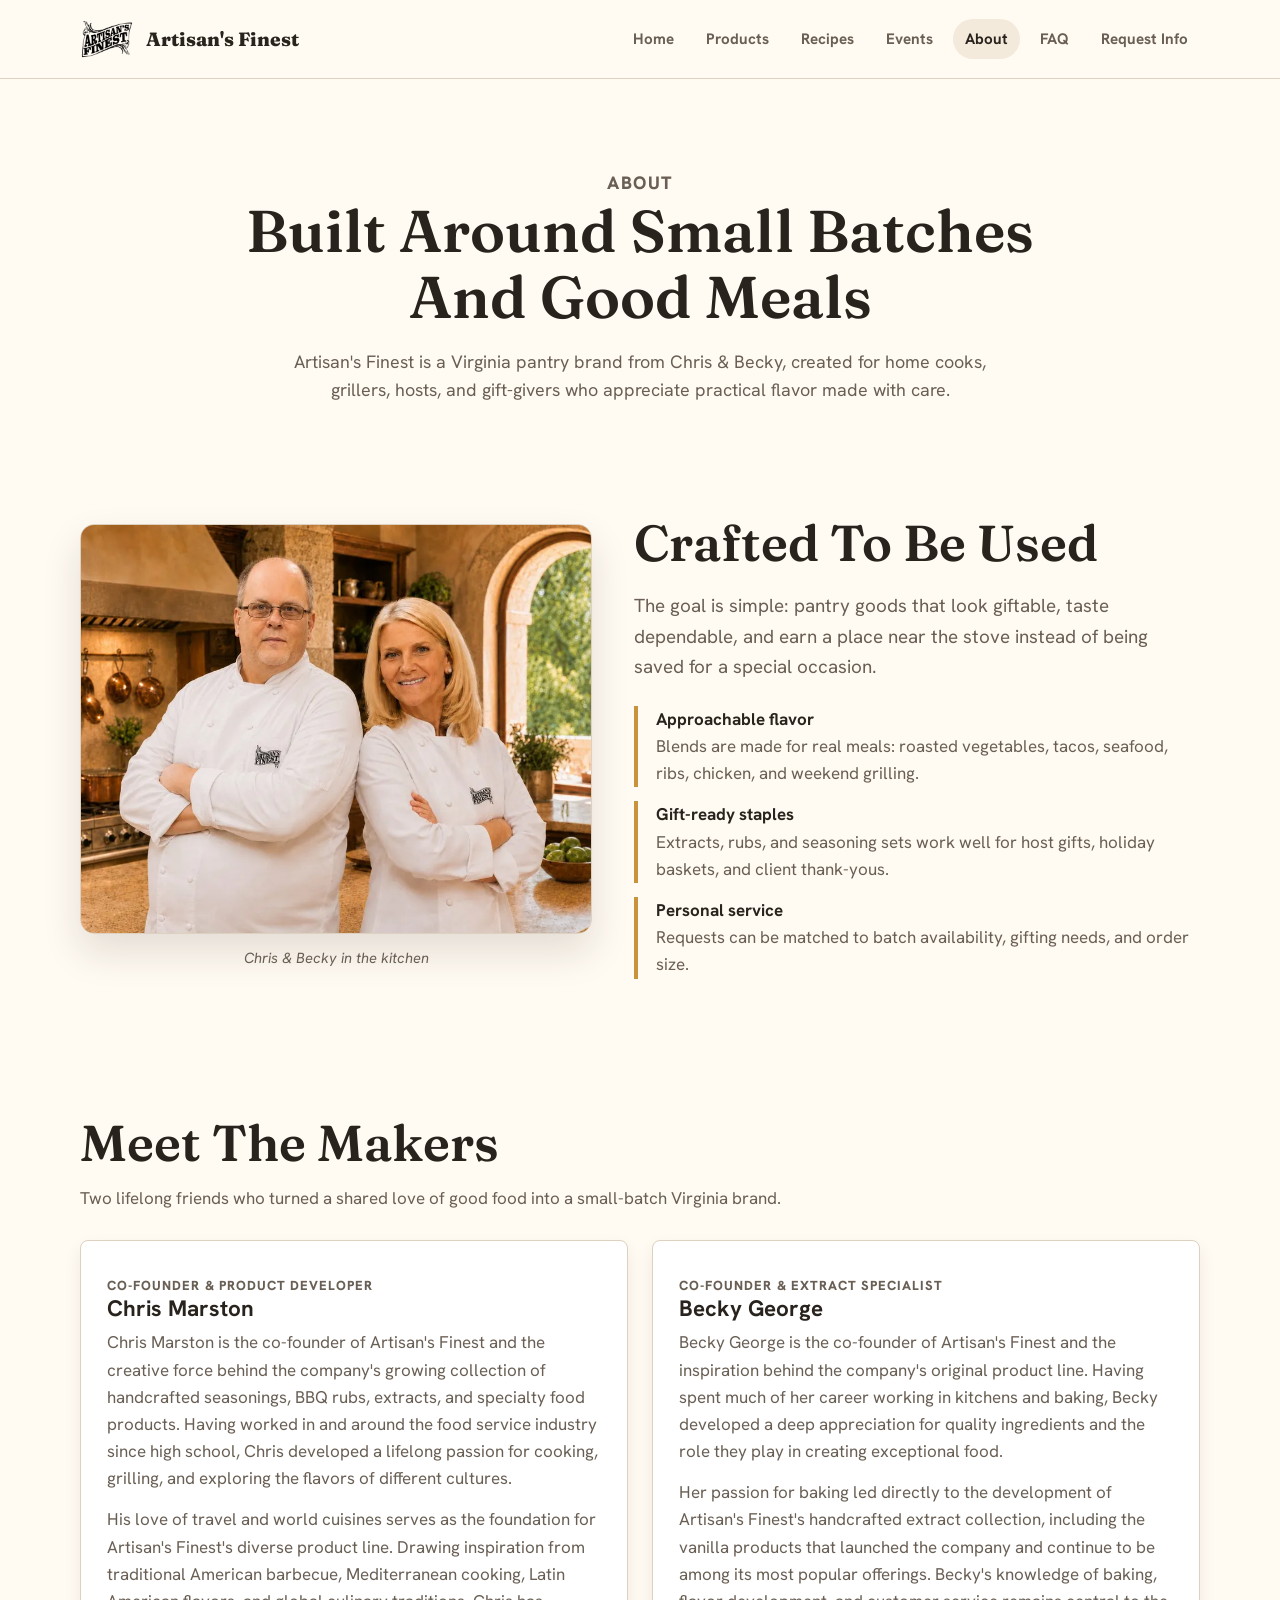
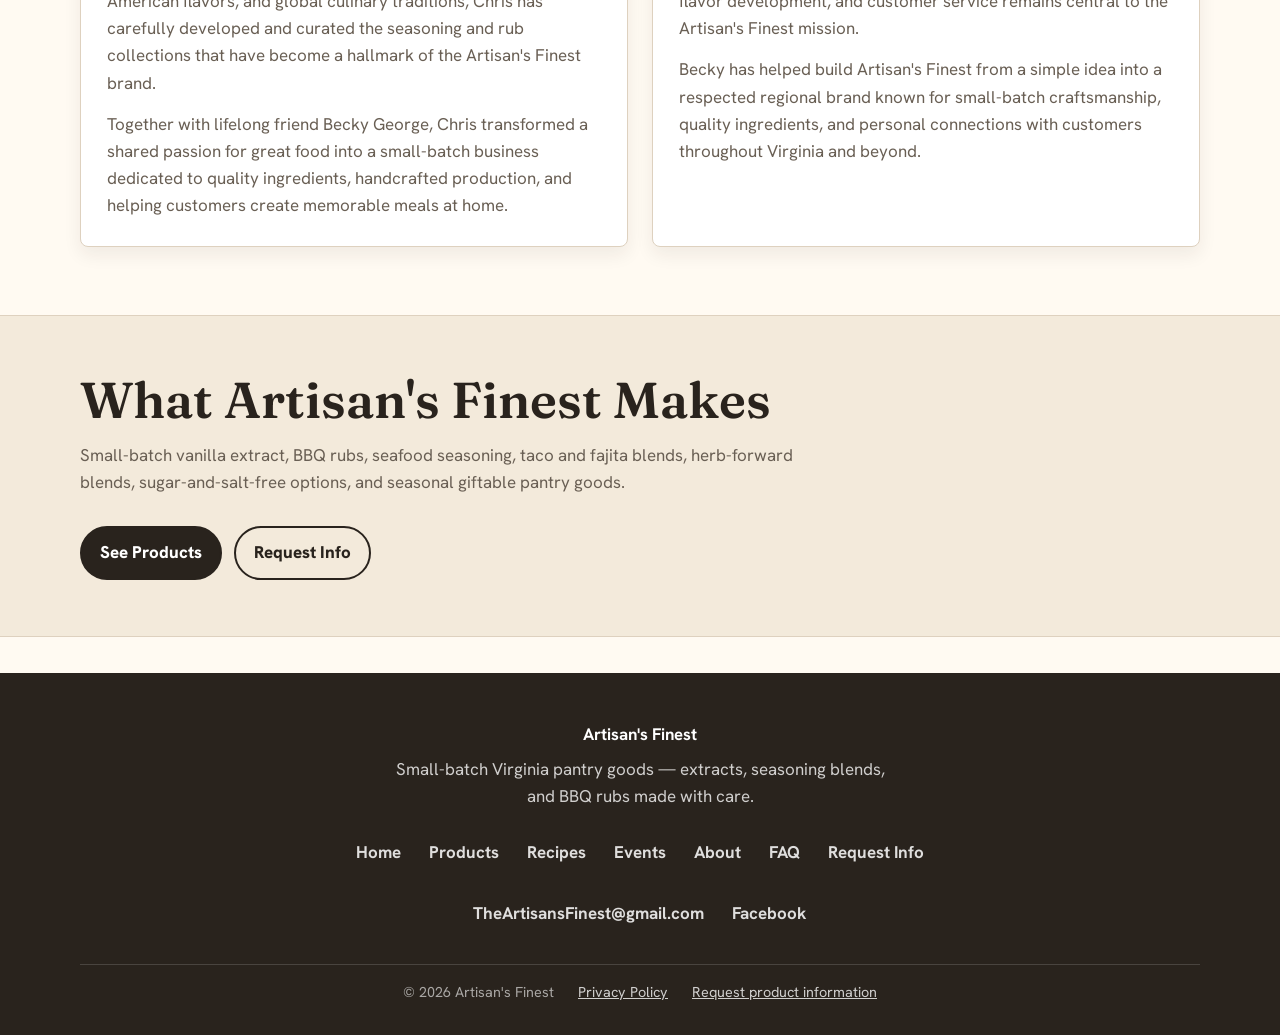
==== commit bd7b8053: "Add Privacy Policy page Create privacy.html describing what the site collects (Request Info form dat" ====
--- a/about.html
+++ b/about.html
@@ -128,6 +128,7 @@
     </div>
     <div class="footer-base">
       <span>&copy; 2026 Artisan's Finest</span>
+      <a href="privacy.html">Privacy Policy</a>
       <a href="contact.html">Request product information</a>
     </div>
   </footer>
--- a/styles.css
+++ b/styles.css
@@ -476,6 +476,40 @@
 
 .faq-answer li {
   margin: 4px 0;
+}
+
+/* Legal / prose pages */
+.legal {
+  max-width: 760px;
+  margin: 0 auto;
+}
+
+.legal-meta {
+  color: var(--muted);
+  font-size: 0.95rem;
+  margin-top: 0;
+}
+
+.legal h2 {
+  margin-top: 40px;
+  font-size: 1.5rem;
+}
+
+.legal p {
+  color: var(--muted);
+}
+
+.legal ul {
+  color: var(--muted);
+  padding-left: 22px;
+}
+
+.legal li {
+  margin: 6px 0;
+}
+
+.legal strong {
+  color: var(--ink);
 }
 
 .product-grid {
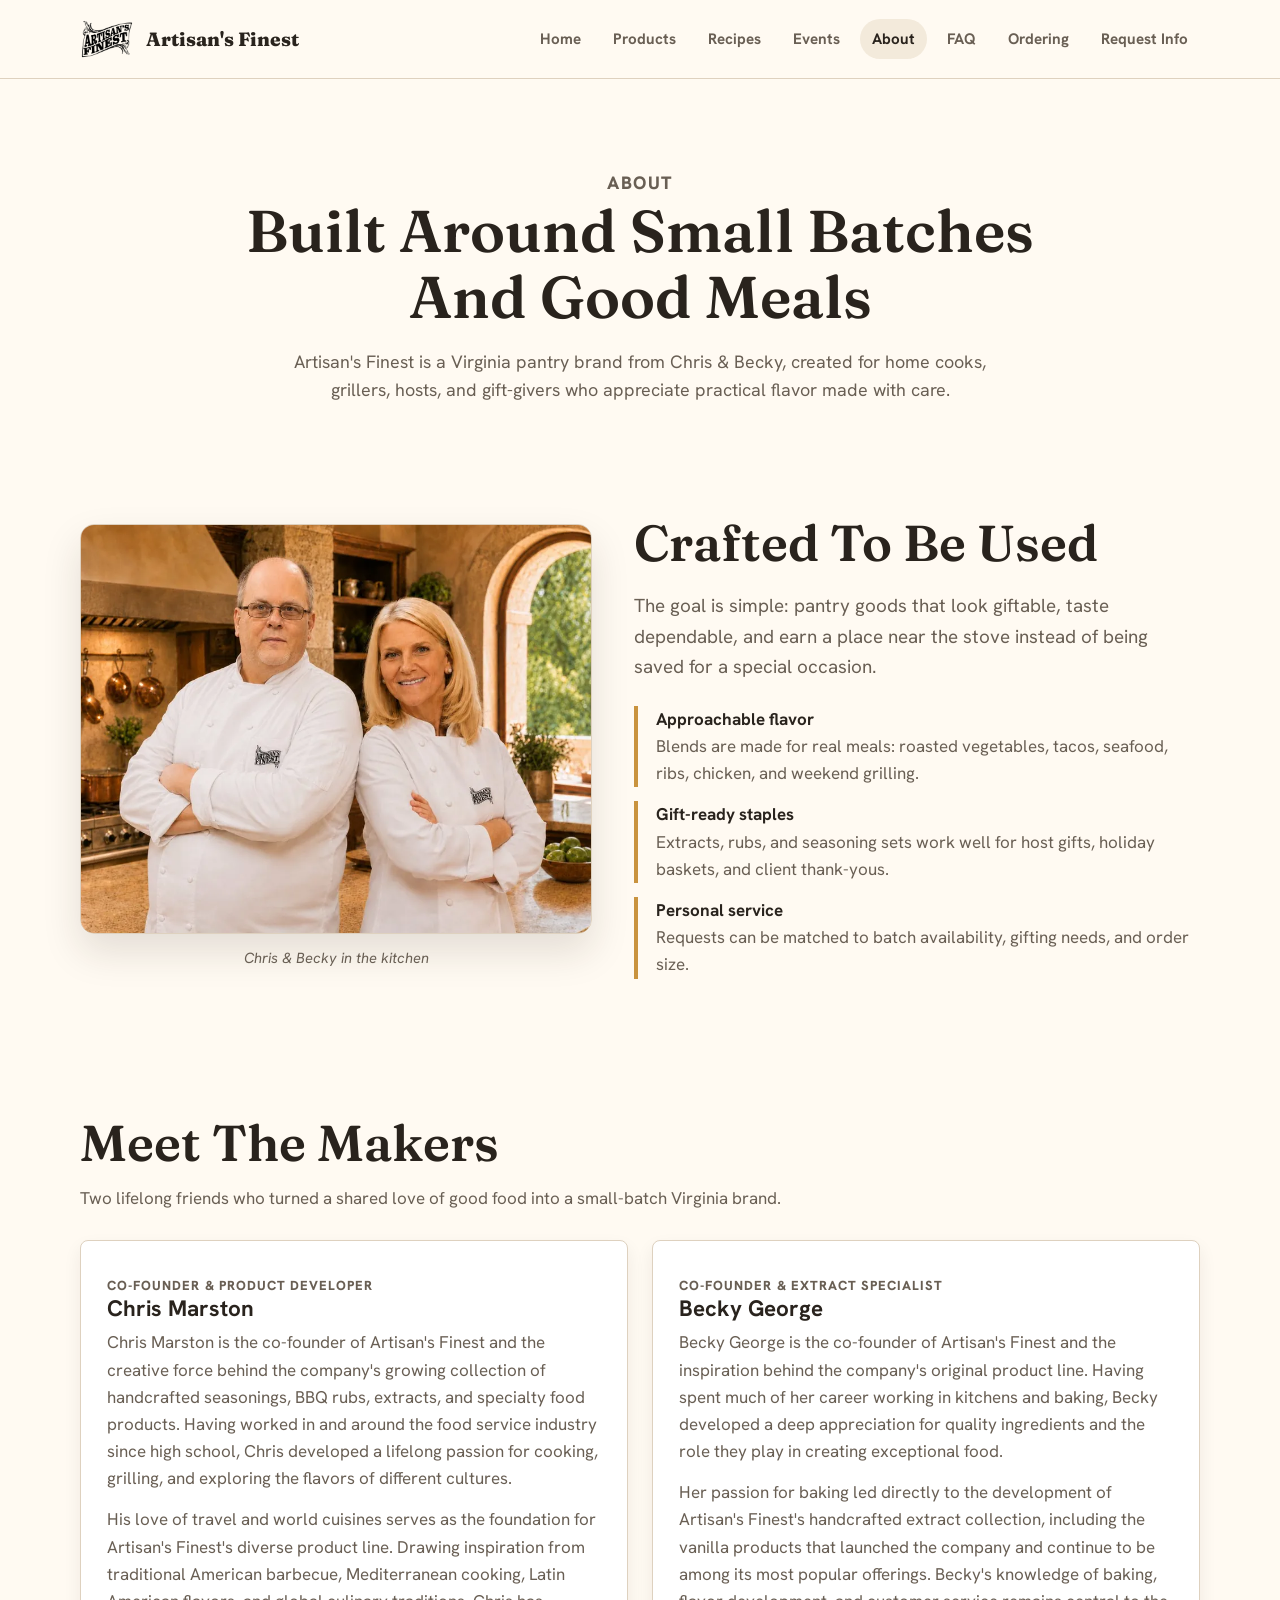
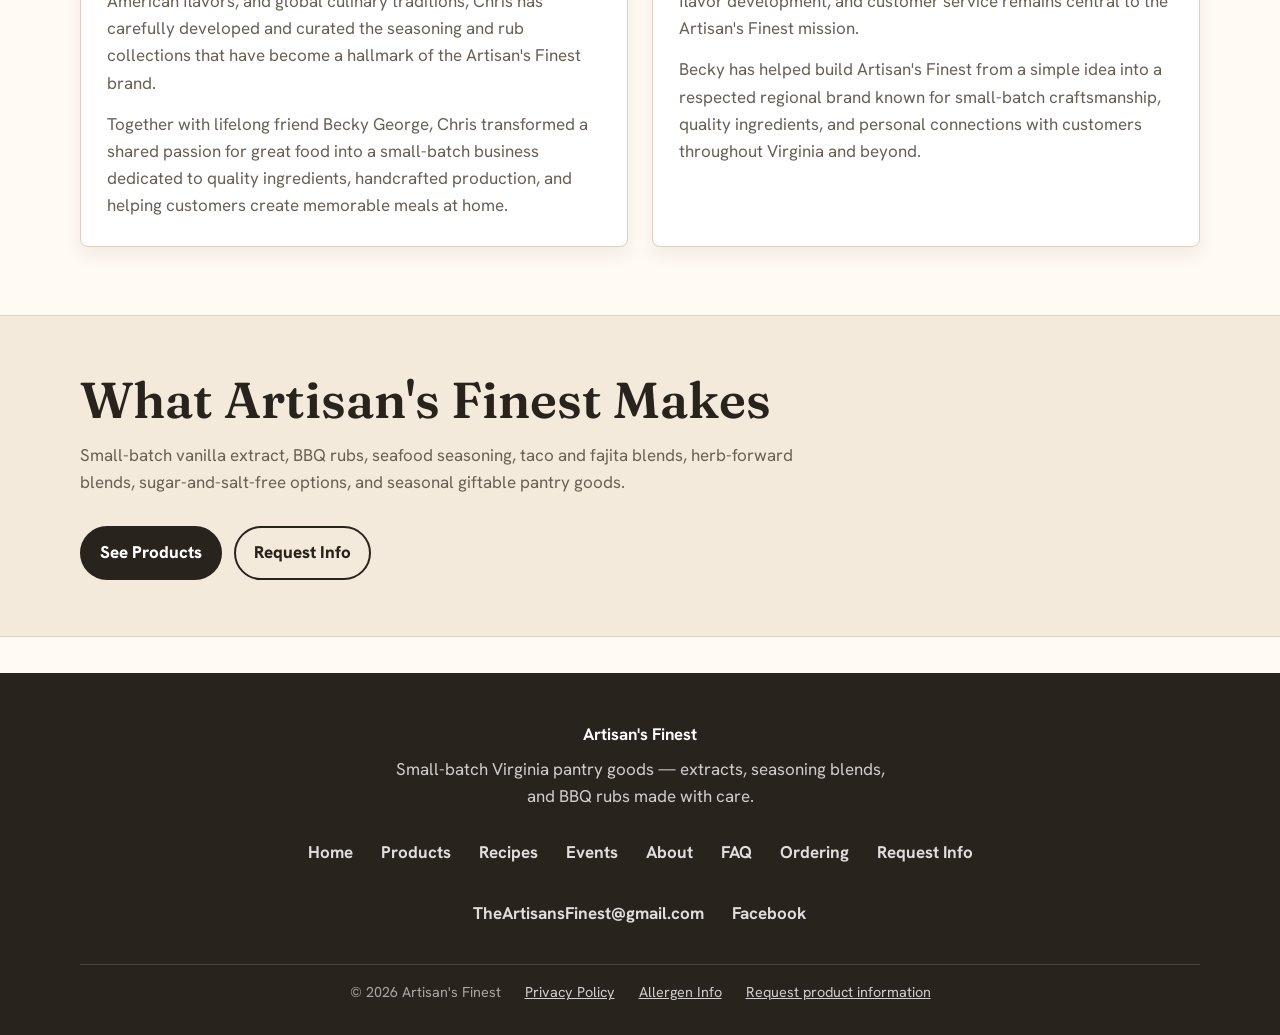
==== commit bff851a0: "Add Ordering Information and Allergen pages; revise Privacy Policy Based on owner-provided content: " ====
--- a/about.html
+++ b/about.html
@@ -21,6 +21,7 @@
   <link rel="canonical" href="https://artisans-finest.github.io/artisans-finest/about.html">
   <link rel="icon" href="images/favicon.png">
   <link rel="stylesheet" href="styles.css">
+  <script src="nav.js" defer></script>
 </head>
 <body>
   <a class="skip-link" href="#main">Skip to content</a>
@@ -30,13 +31,19 @@
         <img src="images/logo.webp" alt="Artisan's Finest logo" width="1112" height="828" decoding="async">
         <span>Artisan's Finest</span>
       </a>
-      <div class="nav-links">
+      <button class="nav-toggle" type="button" aria-expanded="false" aria-controls="primary-nav" aria-label="Open menu">
+        <span class="nav-toggle-bar"></span>
+        <span class="nav-toggle-bar"></span>
+        <span class="nav-toggle-bar"></span>
+      </button>
+      <div class="nav-links" id="primary-nav">
         <a href="index.html">Home</a>
         <a href="products.html">Products</a>
         <a href="recipes.html">Recipes</a>
         <a href="events.html">Events</a>
         <a href="about.html" aria-current="page">About</a>
         <a href="faq.html">FAQ</a>
+        <a href="ordering.html">Ordering</a>
         <a href="contact.html">Request Info</a>
       </div>
     </nav>
@@ -119,6 +126,7 @@
         <a href="events.html">Events</a>
         <a href="about.html">About</a>
         <a href="faq.html">FAQ</a>
+        <a href="ordering.html">Ordering</a>
         <a href="contact.html">Request Info</a>
       </nav>
       <div class="footer-connect">
@@ -129,6 +137,7 @@
     <div class="footer-base">
       <span>&copy; 2026 Artisan's Finest</span>
       <a href="privacy.html">Privacy Policy</a>
+      <a href="allergen.html">Allergen Info</a>
       <a href="contact.html">Request product information</a>
     </div>
   </footer>
--- a/styles.css
+++ b/styles.css
@@ -135,6 +135,48 @@
 .nav-links a:hover {
   color: var(--ink);
   background: var(--cream);
+}
+
+/* Mobile menu toggle (hidden on desktop; shown by nav.js on small screens) */
+.nav-toggle {
+  display: none;
+  flex-direction: column;
+  align-items: center;
+  justify-content: center;
+  gap: 5px;
+  width: 44px;
+  height: 44px;
+  padding: 0;
+  background: transparent;
+  border: 1px solid var(--line);
+  border-radius: 10px;
+  cursor: pointer;
+}
+
+.nav-toggle-bar {
+  display: block;
+  width: 22px;
+  height: 2px;
+  border-radius: 2px;
+  background: var(--ink);
+  transition: transform 0.2s ease, opacity 0.2s ease;
+}
+
+.nav-toggle[aria-expanded="true"] .nav-toggle-bar:nth-child(1) {
+  transform: translateY(7px) rotate(45deg);
+}
+
+.nav-toggle[aria-expanded="true"] .nav-toggle-bar:nth-child(2) {
+  opacity: 0;
+}
+
+.nav-toggle[aria-expanded="true"] .nav-toggle-bar:nth-child(3) {
+  transform: translateY(-7px) rotate(-45deg);
+}
+
+.nav-toggle:focus-visible {
+  outline: 3px solid var(--gold);
+  outline-offset: 2px;
 }
 
 .section,
@@ -510,6 +552,110 @@
 
 .legal strong {
   color: var(--ink);
+}
+
+/* Allergen tables */
+.allergen-table {
+  width: 100%;
+  border-collapse: collapse;
+  margin: 8px 0 12px;
+  font-size: 0.97rem;
+}
+
+.allergen-table th,
+.allergen-table td {
+  text-align: left;
+  padding: 10px 14px;
+  border: 1px solid var(--line);
+  vertical-align: top;
+}
+
+.allergen-table thead th {
+  background: var(--cream);
+  color: var(--ink);
+  font-family: 'Fraunces', Georgia, "Times New Roman", serif;
+}
+
+.allergen-table tbody tr:nth-child(even) {
+  background: var(--paper);
+}
+
+.allergen-table td {
+  color: var(--muted);
+}
+
+.allergen-table td.has-allergen {
+  color: var(--clay);
+  font-weight: 700;
+}
+
+.tag-soft {
+  font-size: 0.8em;
+  color: var(--muted);
+  font-weight: 400;
+}
+
+/* Highlighted note block (allergen statement, etc.) */
+.callout-note {
+  background: var(--cream);
+  border: 1px solid var(--line);
+  border-left: 4px solid var(--clay);
+  border-radius: 10px;
+  padding: 18px 22px;
+  margin-bottom: 22px;
+}
+
+.callout-note p:first-child {
+  margin-top: 0;
+}
+
+.callout-note p:last-child {
+  margin-bottom: 0;
+}
+
+/* Ordering steps */
+.order-steps {
+  list-style: none;
+  counter-reset: step;
+  padding: 0;
+  margin: 0 0 8px;
+}
+
+.order-step {
+  margin-bottom: 28px;
+}
+
+.order-step h2 {
+  margin-top: 0;
+}
+
+/* "How ordering works" callout near Request Info buttons */
+.order-callout {
+  background: var(--cream);
+  border: 1px solid var(--line);
+  border-radius: 12px;
+  padding: 20px 24px;
+  margin: 0 0 28px;
+}
+
+.order-callout h2 {
+  margin: 0 0 8px;
+  font-size: 1.3rem;
+}
+
+.order-callout p {
+  margin: 0 0 14px;
+  color: var(--muted);
+}
+
+.order-callout .order-callout-link {
+  font-weight: 700;
+  text-decoration: none;
+  color: var(--clay);
+}
+
+.order-callout .order-callout-link:hover {
+  text-decoration: underline;
 }
 
 .product-grid {
@@ -1402,6 +1548,37 @@
     justify-content: center;
   }
 
+  /* When enhanced by nav.js, collapse into a hamburger menu */
+  .site-header.nav-js .nav {
+    flex-direction: row;
+    flex-wrap: wrap;
+    justify-content: space-between;
+    min-height: 78px;
+  }
+
+  .site-header.nav-js .nav-toggle {
+    display: inline-flex;
+  }
+
+  .site-header.nav-js .nav-links {
+    display: none;
+    flex-basis: 100%;
+    flex-direction: column;
+    align-items: stretch;
+    gap: 4px;
+    padding-bottom: 12px;
+  }
+
+  .site-header.nav-js .nav-links.is-open {
+    display: flex;
+  }
+
+  .site-header.nav-js .nav-links a {
+    padding: 12px 14px;
+    border-radius: 10px;
+    font-size: 1rem;
+  }
+
   .hero,
   .split,
   .form-wrap {
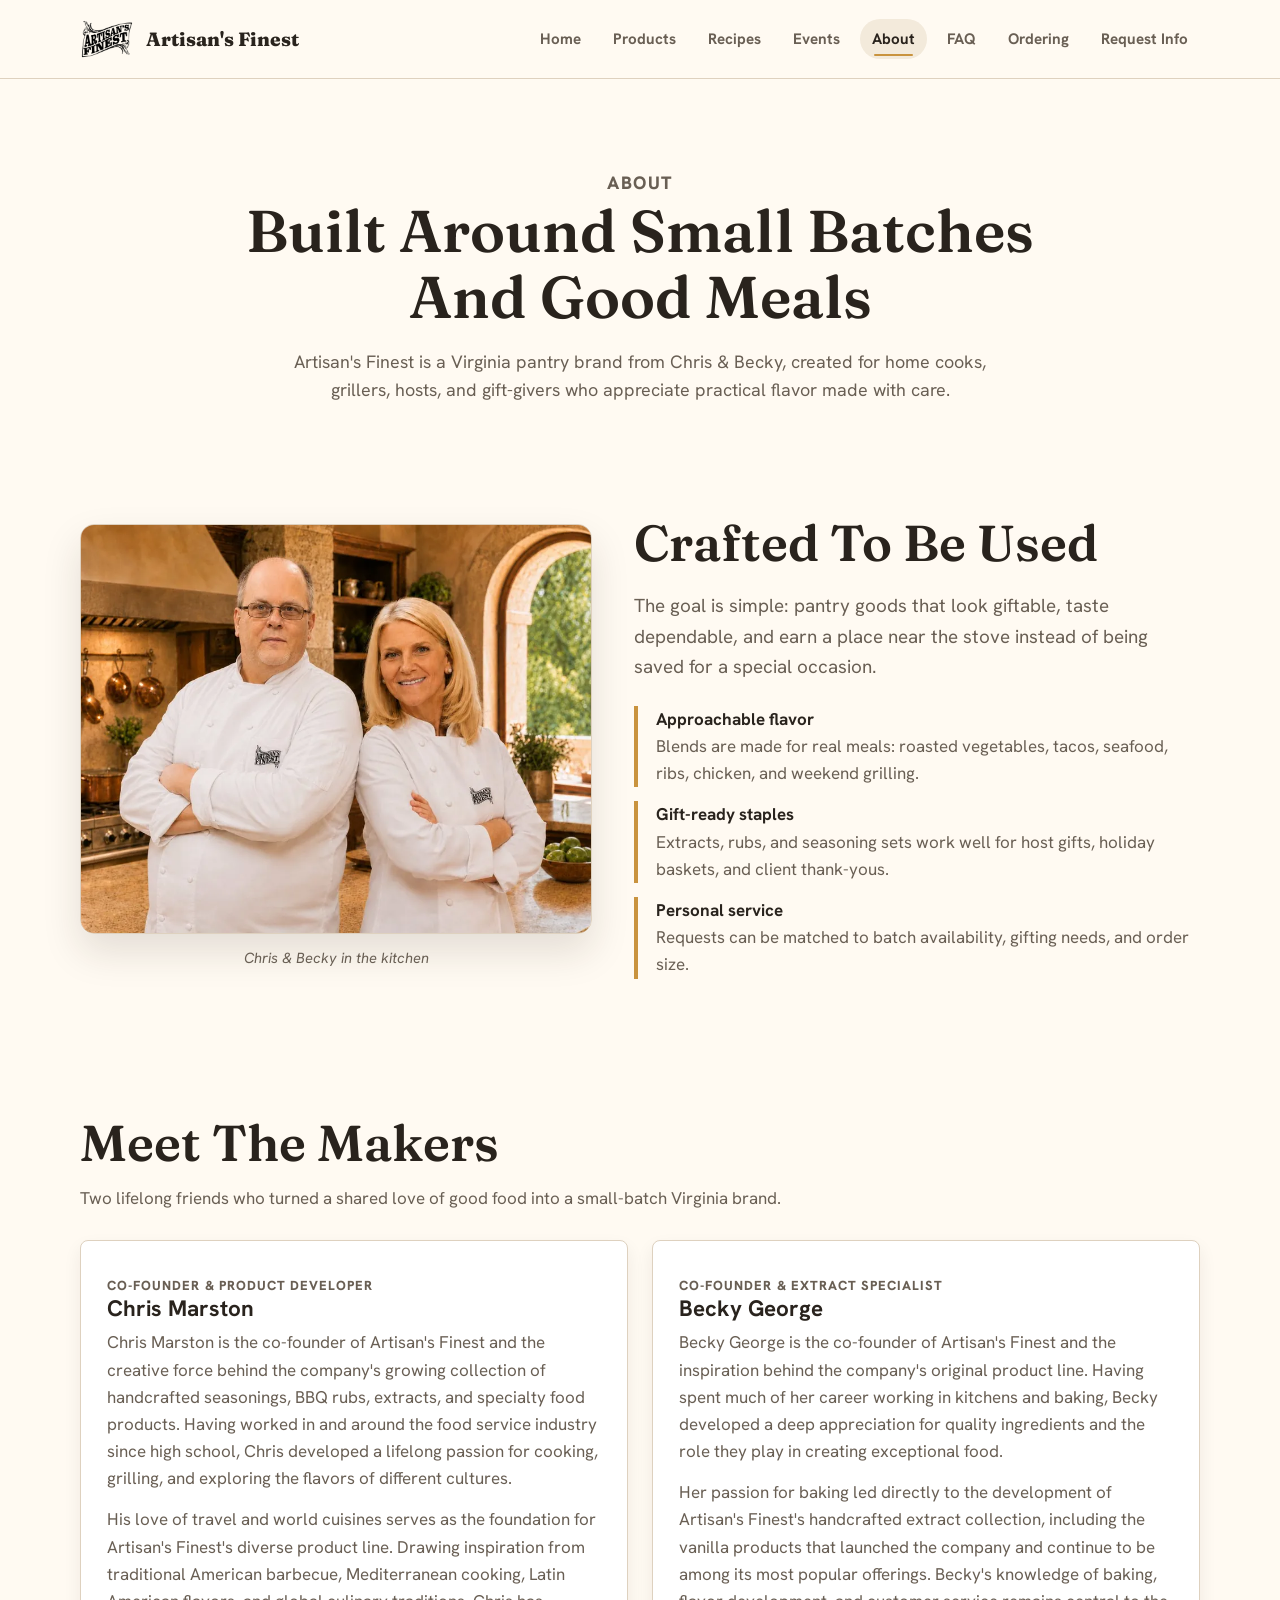
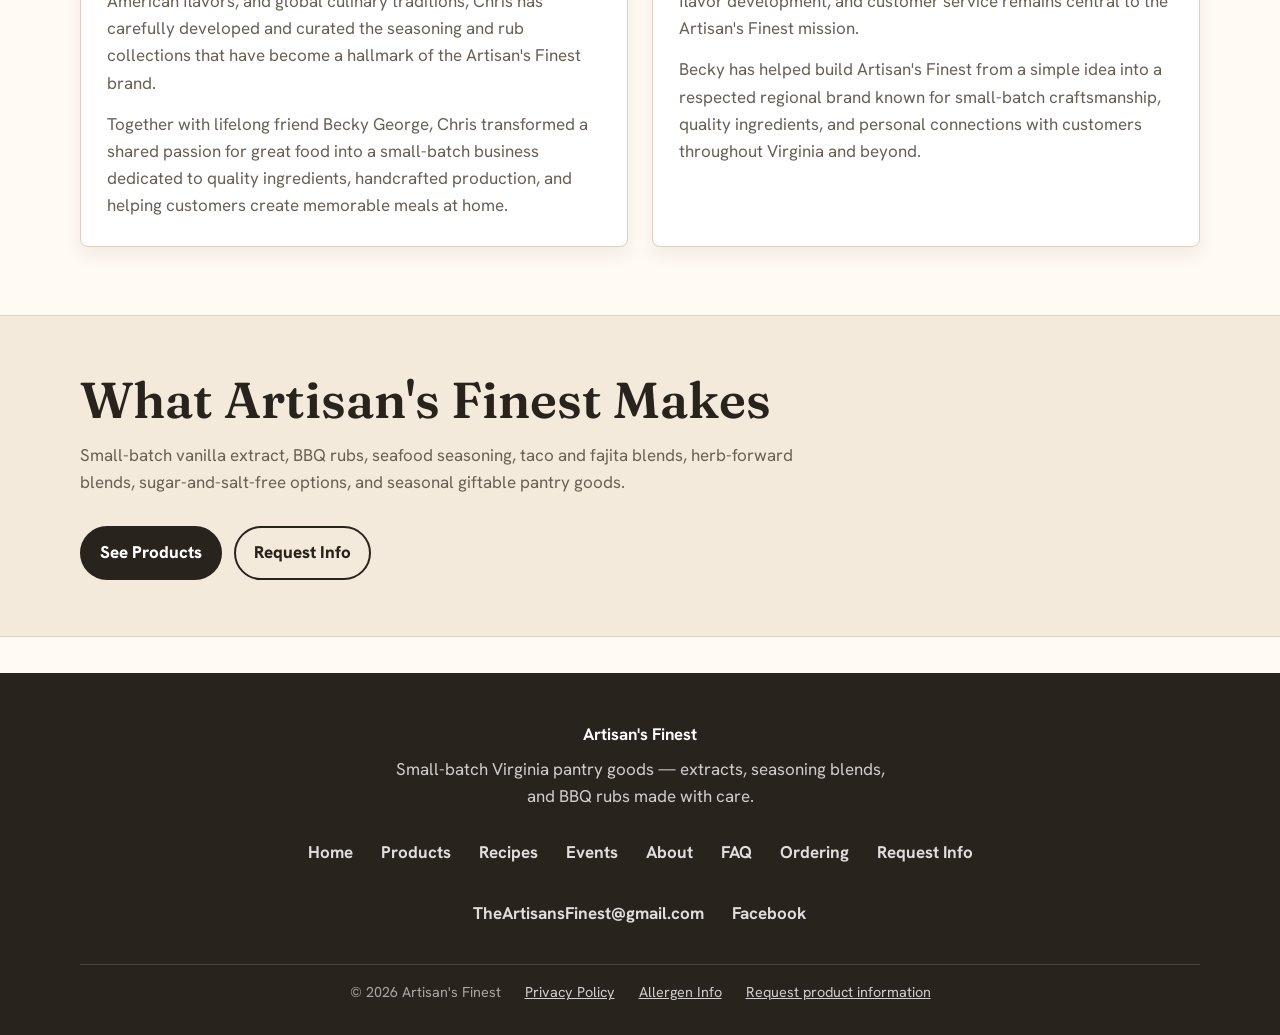
==== commit b60ec7cb: "Add tasteful scroll reveals and interaction polish Layer subtle, luxe-feeling motion onto the site a" ====
--- a/about.html
+++ b/about.html
@@ -21,7 +21,9 @@
   <link rel="canonical" href="https://artisans-finest.github.io/artisans-finest/about.html">
   <link rel="icon" href="images/favicon.png">
   <link rel="stylesheet" href="styles.css">
+  <script>try{if(!matchMedia('(prefers-reduced-motion:reduce)').matches)document.documentElement.classList.add('js-anim')}catch(e){}</script>
   <script src="nav.js" defer></script>
+  <script src="anim.js" defer></script>
 </head>
 <body>
   <a class="skip-link" href="#main">Skip to content</a>
--- a/styles.css
+++ b/styles.css
@@ -554,8 +554,9 @@
   color: var(--ink);
 }
 
-/* Allergen tables */
-.allergen-table {
+/* Data tables (allergen lists, shipping rates) */
+.allergen-table,
+.rate-table {
   width: 100%;
   border-collapse: collapse;
   margin: 8px 0 12px;
@@ -563,25 +564,34 @@
 }
 
 .allergen-table th,
-.allergen-table td {
+.allergen-table td,
+.rate-table th,
+.rate-table td {
   text-align: left;
   padding: 10px 14px;
   border: 1px solid var(--line);
   vertical-align: top;
 }
 
-.allergen-table thead th {
+.allergen-table thead th,
+.rate-table thead th {
   background: var(--cream);
   color: var(--ink);
   font-family: 'Fraunces', Georgia, "Times New Roman", serif;
 }
 
-.allergen-table tbody tr:nth-child(even) {
+.allergen-table tbody tr:nth-child(even),
+.rate-table tbody tr:nth-child(even) {
   background: var(--paper);
 }
 
-.allergen-table td {
-  color: var(--muted);
+.allergen-table td,
+.rate-table td {
+  color: var(--muted);
+}
+
+.rate-table {
+  max-width: 420px;
 }
 
 .allergen-table td.has-allergen {
@@ -656,6 +666,73 @@
 
 .order-callout .order-callout-link:hover {
   text-decoration: underline;
+}
+
+/* Section heading with a small thumbnail (allergen tables, etc.) */
+.icon-head {
+  display: flex;
+  align-items: center;
+  gap: 14px;
+  margin-top: 44px;
+}
+
+.icon-head img {
+  width: 58px;
+  height: 58px;
+  flex: none;
+  object-fit: cover;
+  border-radius: 12px;
+  border: 1px solid var(--line);
+  box-shadow: 0 6px 14px rgba(45, 34, 24, 0.08);
+}
+
+.icon-head h2 {
+  margin: 0;
+}
+
+/* Visual product-collection grid (ordering Step 1) */
+.order-browse {
+  display: grid;
+  grid-template-columns: repeat(5, minmax(0, 1fr));
+  gap: 12px;
+  margin: 14px 0 6px;
+}
+
+.order-browse a {
+  text-decoration: none;
+  color: inherit;
+}
+
+.order-browse figure {
+  margin: 0;
+}
+
+.order-browse img {
+  width: 100%;
+  aspect-ratio: 1 / 1;
+  object-fit: cover;
+  border-radius: 12px;
+  border: 1px solid var(--line);
+  box-shadow: 0 6px 14px rgba(45, 34, 24, 0.08);
+  transition: transform 0.15s ease;
+}
+
+.order-browse a:hover img {
+  transform: translateY(-3px);
+}
+
+.order-browse figcaption {
+  margin-top: 8px;
+  font-size: 0.82rem;
+  line-height: 1.3;
+  text-align: center;
+  color: var(--muted);
+}
+
+@media (max-width: 700px) {
+  .order-browse {
+    grid-template-columns: repeat(2, minmax(0, 1fr));
+  }
 }
 
 .product-grid {
@@ -1021,7 +1098,8 @@
   border-radius: 999px;
 }
 
-.sausage-img {
+.sausage-img,
+.rub-img {
   flex: 0 0 auto;
   width: 210px;
   max-width: 58%;
@@ -1536,6 +1614,193 @@
   outline-offset: 2px;
 }
 
+/* =====================================================================
+   Motion & embellishments
+   Progressive enhancement layered on top of the static design. Scroll
+   reveals are gated behind html.js-anim, which the per-page <head> snippet
+   only adds when JS is on AND the visitor has not requested reduced motion,
+   so the base experience is untouched for those paths.
+   ===================================================================== */
+
+/* ---- Scroll reveal ---- */
+/* Hidden resting state. :where() keeps specificity at zero so the
+   .is-visible reveal (and any hover states) win cleanly. */
+.js-anim :where(
+  .hero-copy > *,
+  .hero-art,
+  .section-head > *,
+  .grid > .card,
+  .split > *,
+  .maker-grid > .card,
+  .product-grid > .product-card,
+  .flavor-grid > *,
+  .tabs > .tab,
+  .event-list > .event,
+  .order-step,
+  .callout-note,
+  .legal > *,
+  .faq-item,
+  .page-hero > *,
+  .testimonials .carousel
+) {
+  opacity: 0;
+  transform: translateY(22px);
+}
+
+.js-anim :where(
+  .hero-copy > *,
+  .hero-art,
+  .section-head > *,
+  .grid > .card,
+  .split > *,
+  .maker-grid > .card,
+  .product-grid > .product-card,
+  .flavor-grid > *,
+  .tabs > .tab,
+  .event-list > .event,
+  .order-step,
+  .callout-note,
+  .legal > *,
+  .faq-item,
+  .page-hero > *,
+  .testimonials .carousel
+).is-visible {
+  opacity: 1;
+  transform: none;
+  /* backwards fill holds the hidden state through the stagger delay, then
+     releases so :hover transforms stay snappy once the entrance is done. */
+  animation: reveal-in 0.7s cubic-bezier(0.2, 0.65, 0.3, 1) var(--reveal-delay, 0ms) backwards;
+}
+
+@keyframes reveal-in {
+  from { opacity: 0; transform: translateY(22px); }
+  to { opacity: 1; transform: none; }
+}
+
+/* ---- Sticky header depth on scroll ---- */
+.site-header {
+  transition: box-shadow 0.25s ease, background-color 0.25s ease;
+}
+
+.site-header.is-scrolled {
+  background: rgba(255, 250, 242, 0.98);
+  box-shadow: 0 8px 24px rgba(45, 34, 24, 0.09);
+}
+
+/* ---- Nav links: eased pill + gold underline accent for current page ---- */
+.nav-links a {
+  position: relative;
+  transition: color 0.18s ease, background-color 0.18s ease;
+}
+
+.nav-links a[aria-current="page"]::after {
+  content: "";
+  position: absolute;
+  left: 14px;
+  right: 14px;
+  bottom: 3px;
+  height: 2px;
+  border-radius: 2px;
+  background: var(--gold);
+}
+
+/* ---- Buttons: lift + deepen on hover, secondary fills in ---- */
+.button {
+  transition: transform 0.18s ease, box-shadow 0.18s ease,
+    background-color 0.18s ease, color 0.18s ease;
+}
+
+.button:hover {
+  transform: translateY(-2px);
+  box-shadow: 0 14px 26px rgba(45, 34, 24, 0.18);
+}
+
+.button:active {
+  transform: translateY(0);
+  box-shadow: 0 6px 14px rgba(45, 34, 24, 0.16);
+}
+
+.button.secondary:hover {
+  background: var(--ink);
+  color: var(--white);
+}
+
+.button:focus-visible {
+  outline: 3px solid var(--gold);
+  outline-offset: 3px;
+}
+
+/* ---- Feature cards: lift with a soft photo zoom ---- */
+.card {
+  transition: transform 0.2s ease, box-shadow 0.2s ease;
+}
+
+.card:hover {
+  transform: translateY(-4px);
+  box-shadow: 0 18px 34px rgba(45, 34, 24, 0.14);
+}
+
+.card img {
+  transition: transform 0.5s cubic-bezier(0.2, 0.65, 0.3, 1);
+}
+
+.card:hover img {
+  transform: scale(1.05);
+}
+
+/* ---- Product cards: lift and warm the border ---- */
+.product-card {
+  transition: transform 0.2s ease, box-shadow 0.2s ease, border-color 0.2s ease;
+}
+
+.product-card:hover {
+  transform: translateY(-3px);
+  box-shadow: 0 16px 28px rgba(45, 34, 24, 0.12);
+  border-color: var(--clay);
+}
+
+/* ---- Event rows: gentle slide + gold edge on hover ---- */
+.event {
+  transition: transform 0.2s ease, box-shadow 0.2s ease, border-left-color 0.2s ease;
+}
+
+.event:hover {
+  transform: translateX(3px);
+  box-shadow: 0 12px 24px rgba(45, 34, 24, 0.1);
+  border-left-color: var(--clay);
+}
+
+/* ---- Hero: warm radial glow behind the art + a slow float on the mark ---- */
+.hero {
+  position: relative;
+  z-index: 0;
+}
+
+.hero::before {
+  content: "";
+  position: absolute;
+  z-index: -1;
+  right: -4%;
+  top: 50%;
+  width: min(560px, 62%);
+  aspect-ratio: 1;
+  transform: translateY(-50%);
+  border-radius: 50%;
+  background: radial-gradient(circle, rgba(201, 147, 62, 0.16), rgba(201, 147, 62, 0) 70%);
+  pointer-events: none;
+}
+
+@media (prefers-reduced-motion: no-preference) {
+  .hero-logo {
+    animation: gentle-float 6s ease-in-out infinite;
+  }
+}
+
+@keyframes gentle-float {
+  0%, 100% { transform: translateY(0); }
+  50% { transform: translateY(-8px); }
+}
+
 @media (max-width: 860px) {
   .nav {
     min-height: 92px;
